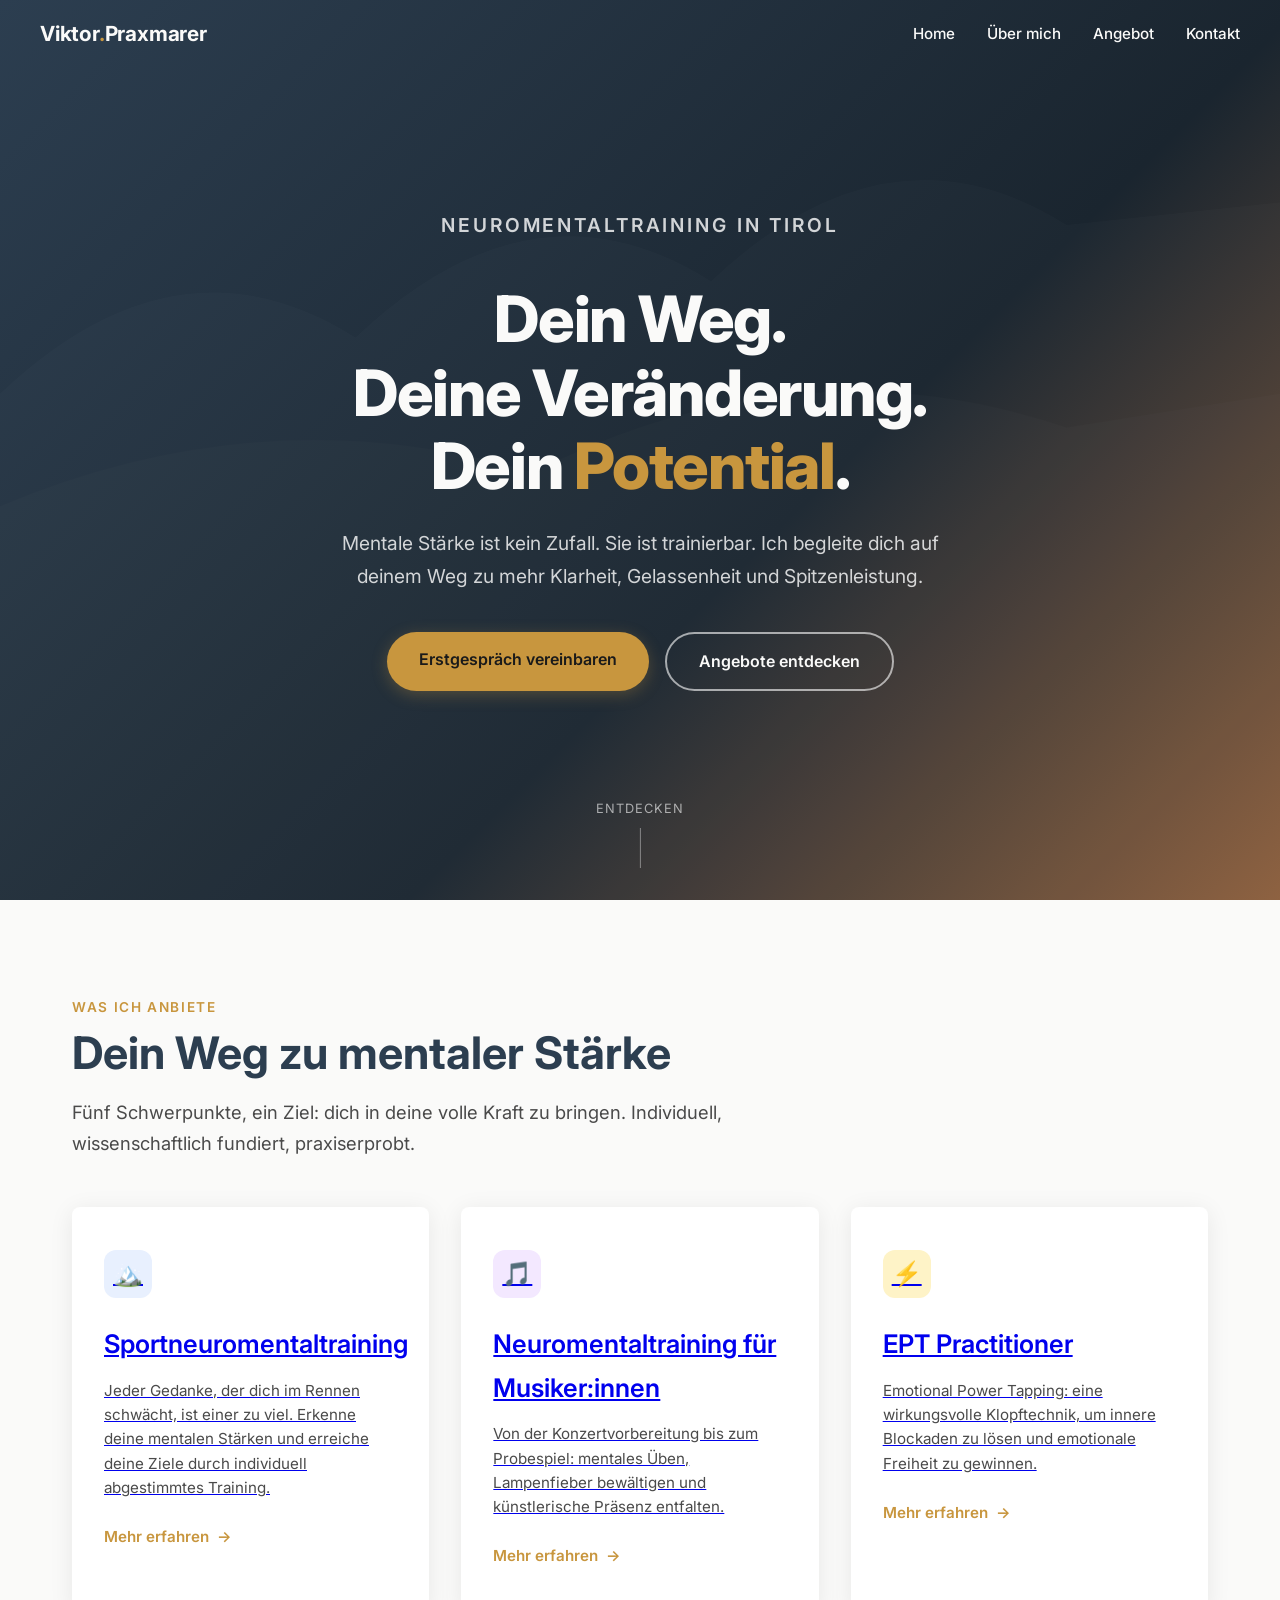
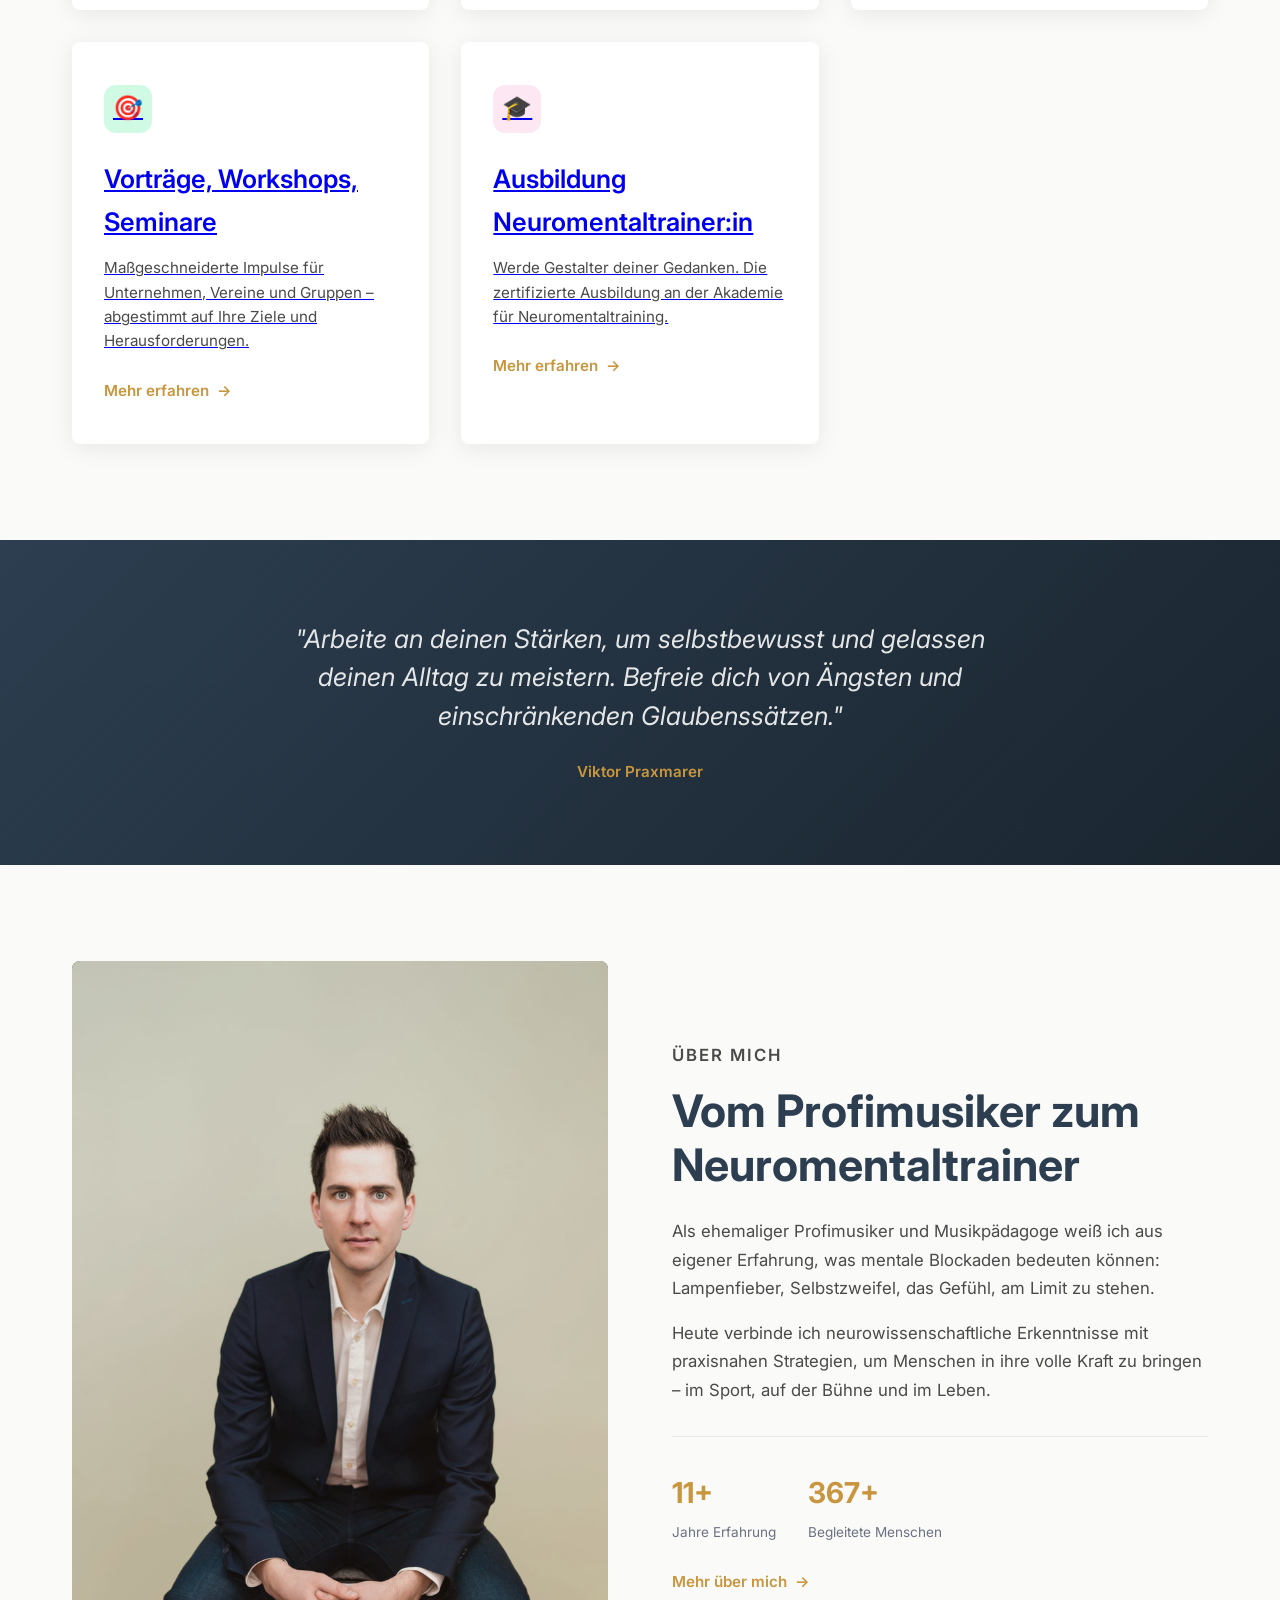
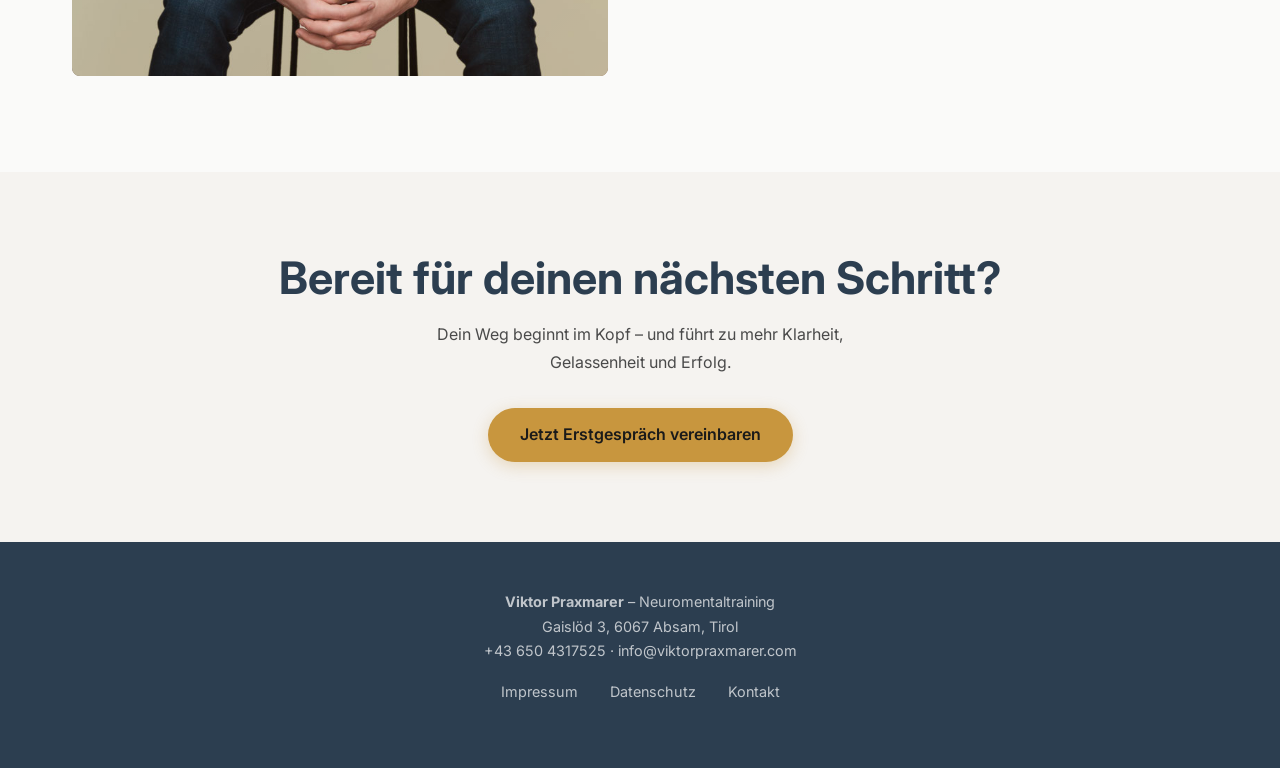
==== index.html @ 47786aa1 "Initial: Viktor Praxmarer Neuromentaltraining – Alpine Design" ====
<!DOCTYPE html>
<html lang="de">
<head>
  <meta charset="UTF-8">
  <meta name="viewport" content="width=device-width, initial-scale=1.0">
  <meta name="description" content="Viktor Praxmarer – Neuromentaltraining in Tirol. Mentale Stärke für Sportler, Musiker und Führungskräfte.">
  <title>Viktor Praxmarer | Neuromentaltraining</title>
  <link rel="preconnect" href="https://fonts.googleapis.com">
  <link rel="preconnect" href="https://fonts.gstatic.com" crossorigin>
  <link href="https://fonts.googleapis.com/css2?family=Inter:wght@400;500;600;700;800&display=swap" rel="stylesheet">
  <link rel="stylesheet" href="assets/css/style.css">
</head>
<body>

<!-- Navigation -->
<nav class="nav">
  <div class="nav-inner">
    <a href="index.html" class="nav-logo">Viktor<span>.</span>Praxmarer</a>
    <ul class="nav-links">
      <li><a href="index.html">Home</a></li>
      <li><a href="ueber-mich.html">Über mich</a></li>
      <li><a href="angebot.html">Angebot</a></li>
      <li><a href="kontakt.html">Kontakt</a></li>
    </ul>
    <button class="mobile-toggle" aria-label="Menü">
      <span></span><span></span><span></span>
    </button>
  </div>
</nav>

<!-- Hero -->
<section class="hero">
  <div class="hero-bg"></div>

  <!-- Parallax mountain layers -->
  <div class="parallax-layer parallax-bg">
    <svg viewBox="0 0 1440 800" preserveAspectRatio="none" style="position:absolute;bottom:0;width:100%;height:100%">
      <path d="M0,800 L0,350 Q200,200 400,300 Q600,150 800,250 Q1000,100 1200,200 L1440,180 L1440,800 Z" fill="rgba(255,255,255,0.06)"/>
      <path d="M0,800 L0,450 Q300,350 600,420 Q900,300 1200,380 L1440,350 L1440,800 Z" fill="rgba(255,255,255,0.04)"/>
    </svg>
  </div>
  <div class="parallax-layer parallax-mid">
    <svg viewBox="0 0 1440 800" preserveAspectRatio="none" style="position:absolute;bottom:0;width:100%;height:100%">
      <path d="M0,800 L0,500 Q250,400 500,480 Q750,350 1000,450 Q1200,380 1440,420 L1440,800 Z" fill="rgba(255,255,255,0.05)"/>
    </svg>
  </div>
  <div class="parallax-layer parallax-front">
    <svg viewBox="0 0 1440 800" preserveAspectRatio="none" style="position:absolute;bottom:0;width:100%;height:100%">
      <path d="M0,800 L0,580 Q200,520 500,560 Q800,480 1100,530 Q1300,500 1440,520 L1440,800 Z" fill="rgba(255,255,255,0.03)"/>
    </svg>
  </div>

  <div class="hero-content">
    <p class="hero-pre">Neuromentaltraining in Tirol</p>
    <h1>
      <span class="line">Dein Weg.</span>
      <span class="line">Deine Veränderung.</span>
      <span class="line">Dein <span class="accent">Potential</span>.</span>
    </h1>
    <p>Mentale Stärke ist kein Zufall. Sie ist trainierbar. Ich begleite dich auf deinem Weg zu mehr Klarheit, Gelassenheit und Spitzenleistung.</p>
    <div class="hero-cta">
      <a href="kontakt.html" class="btn btn-primary">Erstgespräch vereinbaren</a>
      <a href="angebot.html" class="btn btn-outline">Angebote entdecken</a>
    </div>
  </div>

  <div class="scroll-indicator">
    <span>ENTDECKEN</span>
    <div class="scroll-line"></div>
  </div>
</section>

<!-- Angebote Preview -->
<section class="section" id="angebote">
  <p class="section-label reveal">Was ich anbiete</p>
  <h2 class="reveal">Dein Weg zu mentaler Stärke</h2>
  <p class="section-intro reveal">Fünf Schwerpunkte, ein Ziel: dich in deine volle Kraft zu bringen. Individuell, wissenschaftlich fundiert, praxiserprobt.</p>

  <div class="offer-grid">
    <a href="angebot.html#sport" class="offer-card reveal">
      <div class="offer-icon sport">🏔️</div>
      <h3>Sportneuromentaltraining</h3>
      <p>Jeder Gedanke, der dich im Rennen schwächt, ist einer zu viel. Erkenne deine mentalen Stärken und erreiche deine Ziele durch individuell abgestimmtes Training.</p>
      <span class="offer-link">Mehr erfahren</span>
    </a>

    <a href="angebot.html#musik" class="offer-card reveal reveal-delay-1">
      <div class="offer-icon music">🎵</div>
      <h3>Neuromentaltraining für Musiker:innen</h3>
      <p>Von der Konzertvorbereitung bis zum Probespiel: mentales Üben, Lampenfieber bewältigen und künstlerische Präsenz entfalten.</p>
      <span class="offer-link">Mehr erfahren</span>
    </a>

    <a href="angebot.html#ept" class="offer-card reveal reveal-delay-2">
      <div class="offer-icon ept">⚡</div>
      <h3>EPT Practitioner</h3>
      <p>Emotional Power Tapping: eine wirkungsvolle Klopftechnik, um innere Blockaden zu lösen und emotionale Freiheit zu gewinnen.</p>
      <span class="offer-link">Mehr erfahren</span>
    </a>

    <a href="angebot.html#workshops" class="offer-card reveal reveal-delay-1">
      <div class="offer-icon workshop">🎯</div>
      <h3>Vorträge, Workshops, Seminare</h3>
      <p>Maßgeschneiderte Impulse für Unternehmen, Vereine und Gruppen – abgestimmt auf Ihre Ziele und Herausforderungen.</p>
      <span class="offer-link">Mehr erfahren</span>
    </a>

    <a href="angebot.html#ausbildung" class="offer-card reveal reveal-delay-2">
      <div class="offer-icon academy">🎓</div>
      <h3>Ausbildung Neuromentaltrainer:in</h3>
      <p>Werde Gestalter deiner Gedanken. Die zertifizierte Ausbildung an der Akademie für Neuromentaltraining.</p>
      <span class="offer-link">Mehr erfahren</span>
    </a>
  </div>
</section>

<!-- Quote -->
<section class="quote-section reveal">
  <blockquote>
    "Arbeite an deinen Stärken, um selbstbewusst und gelassen deinen Alltag zu meistern. Befreie dich von Ängsten und einschränkenden Glaubenssätzen."
  </blockquote>
  <cite>Viktor Praxmarer</cite>
</section>

<!-- About Preview -->
<section class="section" id="ueber-mich">
  <div class="about-grid">
    <div class="about-image reveal">
      <img src="assets/images/hero.jpg" alt="Viktor Praxmarer Neuromentaltrainer" loading="lazy">
    </div>
    <div class="about-text reveal">
      <p class="section-label">Über mich</p>
      <h2>Vom Profimusiker zum Neuromentaltrainer</h2>
      <p>Als ehemaliger Profimusiker und Musikpädagoge weiß ich aus eigener Erfahrung, was mentale Blockaden bedeuten können: Lampenfieber, Selbstzweifel, das Gefühl, am Limit zu stehen.</p>
      <p>Heute verbinde ich neurowissenschaftliche Erkenntnisse mit praxisnahen Strategien, um Menschen in ihre volle Kraft zu bringen – im Sport, auf der Bühne und im Leben.</p>
      <div class="about-stats">
        <div class="about-stat">
          <h4 data-target="15">15+</h4>
          <span>Jahre Erfahrung</span>
        </div>
        <div class="about-stat">
          <h4 data-target="500">500+</h4>
          <span>Begleitete Menschen</span>
        </div>
      </div>
      <a href="ueber-mich.html" class="offer-link" style="margin-top:1.5rem;">Mehr über mich</a>
    </div>
  </div>
</section>

<!-- CTA Banner -->
<section class="cta-banner reveal">
  <h2>Bereit für deinen nächsten Schritt?</h2>
  <p>Dein Weg beginnt im Kopf – und führt zu mehr Klarheit, Gelassenheit und Erfolg.</p>
  <a href="kontakt.html" class="btn btn-primary">Jetzt Erstgespräch vereinbaren</a>
</section>

<!-- Footer -->
<footer class="footer">
  <div class="footer-inner">
    <p><strong>Viktor Praxmarer</strong> – Neuromentaltraining</p>
    <p>Gaislöd 3, 6067 Absam, Tirol</p>
    <p>+43 650 4317525 · info@viktorpraxmarer.com</p>
    <div class="footer-links">
      <a href="impressum.html">Impressum</a>
      <a href="datenschutz.html">Datenschutz</a>
      <a href="kontakt.html">Kontakt</a>
    </div>
  </div>
</footer>

<script src="assets/js/main.js"></script>
</body>
</html>
---- assets/css/style.css ----
/* === Viktor Praxmarer - Neuromentaltraining === */
/* Alpine, kraftvoll, ruhig */

:root {
  --berg-blau: #2c3e50;
  --berg-blau-hell: #3d566e;
  --stein-grau: #6b7280;
  --stein-hell: #f5f3f0;
  --gipfel-gold: #c8963e;
  --gipfel-gold-hell: #e8c97a;
  --schnee-weiss: #fafaf9;
  --text-dunkel: #1a1a1a;
  --text-mittel: #4a4a4a;
  --akzent: #8b5e3c;
  --shadow: 0 4px 24px rgba(0,0,0,0.08);
  --shadow-strong: 0 8px 40px rgba(0,0,0,0.12);
  --radius: 8px;
  --transition: 0.3s cubic-bezier(0.4, 0, 0.2, 1);
}

* { margin: 0; padding: 0; box-sizing: border-box; }

html { scroll-behavior: smooth; font-size: 16px; }

body {
  font-family: 'Inter', -apple-system, BlinkMacSystemFont, 'Segoe UI', sans-serif;
  color: var(--text-dunkel);
  background: var(--schnee-weiss);
  line-height: 1.7;
  overflow-x: hidden;
}

/* === TYPOGRAPHY === */
h1 { font-size: clamp(2.5rem, 5vw, 4rem); font-weight: 800; line-height: 1.15; letter-spacing: -0.02em; }
h2 { font-size: clamp(2rem, 3.5vw, 2.8rem); font-weight: 700; line-height: 1.2; }
h3 { font-size: clamp(1.3rem, 2vw, 1.6rem); font-weight: 600; }
.accent { color: var(--gipfel-gold); }

/* === NAVIGATION === */
.nav {
  position: fixed; top: 0; left: 0; right: 0; z-index: 1000;
  padding: 1rem 2rem;
  transition: background 0.4s, padding 0.4s, box-shadow 0.4s;
}
.nav.scrolled {
  background: rgba(255,255,255,0.95);
  backdrop-filter: blur(12px);
  box-shadow: var(--shadow);
  padding: 0.6rem 2rem;
}
.nav-inner {
  max-width: 1200px; margin: 0 auto;
  display: flex; justify-content: space-between; align-items: center;
}
.nav-logo {
  font-size: 1.3rem; font-weight: 700; color: var(--schnee-weiss);
  text-decoration: none; letter-spacing: -0.01em;
  transition: color 0.4s;
}
.nav.scrolled .nav-logo { color: var(--berg-blau); }
.nav-logo span { color: var(--gipfel-gold); }
.nav-links { display: flex; gap: 2rem; list-style: none; }
.nav-links a {
  color: var(--schnee-weiss); text-decoration: none; font-weight: 500;
  font-size: 0.95rem; transition: color 0.3s; position: relative;
}
.nav.scrolled .nav-links a { color: var(--text-dunkel); }
.nav-links a::after {
  content: ''; position: absolute; bottom: -4px; left: 0; width: 0; height: 2px;
  background: var(--gipfel-gold); transition: width 0.3s;
}
.nav-links a:hover::after { width: 100%; }
.nav-links a:hover { color: var(--gipfel-gold); }

.mobile-toggle { display: none; background: none; border: none; cursor: pointer; padding: 4px; }
.mobile-toggle span {
  display: block; width: 24px; height: 2px; margin: 5px 0;
  background: var(--schnee-weiss); transition: 0.3s;
}
.nav.scrolled .mobile-toggle span { background: var(--berg-blau); }

/* === HERO === */
.hero {
  position: relative; height: 100vh; min-height: 600px;
  display: flex; align-items: center; justify-content: center;
  overflow: hidden;
}
.hero-bg {
  position: absolute; inset: 0;
  background: linear-gradient(135deg, var(--berg-blau) 0%, #1a252f 60%, var(--akzent) 100%);
  z-index: 0;
}
.hero-mountains {
  position: absolute; bottom: 0; left: 0; right: 0; height: 70%;
  z-index: 1; opacity: 0.15;
}
.hero-mountains svg { width: 100%; height: 100%; }

/* Parallax layers */
.parallax-layer {
  position: absolute; inset: 0; pointer-events: none;
  transition: transform 0.1s linear;
}
.parallax-bg { z-index: 0; opacity: 0.3; }
.parallax-mid { z-index: 2; opacity: 0.08; }
.parallax-front { z-index: 3; opacity: 0.05; }

.hero-content {
  position: relative; z-index: 10; text-align: center; max-width: 800px;
  padding: 2rem; color: var(--schnee-weiss);
}
.hero-pre { font-size: 1rem; text-transform: uppercase; letter-spacing: 0.15em; margin-bottom: 1rem; color: var(--gipfel-gold); font-weight: 600; }
.hero h1 { margin-bottom: 1.5rem; }
.hero h1 .line { display: block; }
.hero p { font-size: 1.2rem; color: rgba(255,255,255,0.8); max-width: 600px; margin: 0 auto 2.5rem; }
.hero-cta {
  display: inline-flex; gap: 1rem; flex-wrap: wrap; justify-content: center;
}
.btn {
  display: inline-block; padding: 0.85rem 2rem; border-radius: 50px;
  font-weight: 600; font-size: 1rem; text-decoration: none;
  transition: all var(--transition); cursor: pointer; border: none;
}
.btn-primary {
  background: var(--gipfel-gold); color: var(--text-dunkel);
  box-shadow: 0 4px 16px rgba(200,150,62,0.3);
}
.btn-primary:hover { background: var(--gipfel-gold-hell); transform: translateY(-2px); box-shadow: 0 8px 24px rgba(200,150,62,0.4); }
.btn-outline {
  border: 2px solid rgba(255,255,255,0.6); color: var(--schnee-weiss);
}
.btn-outline:hover { border-color: var(--schnee-weiss); background: rgba(255,255,255,0.1); transform: translateY(-2px); }

/* Scroll Indicator */
.scroll-indicator {
  position: absolute; bottom: 2rem; left: 50%; transform: translateX(-50%);
  z-index: 10; display: flex; flex-direction: column; align-items: center;
  color: rgba(255,255,255,0.6); font-size: 0.8rem; letter-spacing: 0.08em;
}
.scroll-line {
  width: 1px; height: 40px; background: rgba(255,255,255,0.4);
  margin-top: 0.5rem; animation: scrollPulse 2s infinite;
}
@keyframes scrollPulse {
  0%, 100% { opacity: 0.4; transform: scaleY(1); }
  50% { opacity: 1; transform: scaleY(1.3); }
}

/* === SECTIONS === */
.section {
  padding: 6rem 2rem;
  max-width: 1200px; margin: 0 auto;
}
.section-label {
  text-transform: uppercase; letter-spacing: 0.12em; font-size: 0.85rem;
  color: var(--gipfel-gold); font-weight: 600; margin-bottom: 0.5rem;
}
.section h2 { margin-bottom: 1rem; color: var(--berg-blau); }
.section-intro { font-size: 1.15rem; color: var(--text-mittel); max-width: 650px; margin-bottom: 3rem; }

/* === OFFER CARDS === */
.offer-grid {
  display: grid; grid-template-columns: repeat(auto-fit, minmax(320px, 1fr));
  gap: 2rem; margin-top: 3rem;
}
.offer-card {
  background: white; border-radius: var(--radius); padding: 2.5rem 2rem;
  box-shadow: var(--shadow); transition: all var(--transition);
  border-top: 3px solid transparent; position: relative; overflow: hidden;
  cursor: pointer;
}
.offer-card:hover {
  transform: translateY(-6px); box-shadow: var(--shadow-strong);
  border-top-color: var(--gipfel-gold);
}
.offer-icon {
  width: 48px; height: 48px; border-radius: 12px;
  display: flex; align-items: center; justify-content: center;
  margin-bottom: 1.5rem;
  font-size: 1.5rem;
}
.offer-icon.sport { background: #e8f0fe; color: var(--berg-blau); }
.offer-icon.music { background: #f3e8ff; color: #6b21a8; }
.offer-icon.ept { background: #fef3c7; color: var(--gipfel-gold); }
.offer-icon.workshop { background: #d1fae5; color: #065f46; }
.offer-icon.academy { background: #fce7f3; color: #9d174d; }

.offer-card h3 { margin-bottom: 0.8rem; }
.offer-card p { color: var(--text-mittel); font-size: 0.95rem; line-height: 1.6; }
.offer-link {
  display: inline-flex; align-items: center; gap: 0.5rem;
  margin-top: 1.5rem; font-weight: 600; color: var(--gipfel-gold);
  text-decoration: none; font-size: 0.95rem; transition: gap 0.3s;
}
.offer-link:hover { gap: 0.8rem; }
.offer-link::after { content: '→'; transition: transform 0.3s; }
.offer-link:hover::after { transform: translateX(4px); }

/* === ABOUT SECTION === */
.about-grid {
  display: grid; grid-template-columns: 1fr 1fr; gap: 4rem; align-items: center;
}
.about-image {
  position: relative; border-radius: var(--radius); overflow: hidden;
  aspect-ratio: 3/4; background: linear-gradient(135deg, var(--berg-blau), var(--akzent));
}
.about-image img { width: 100%; height: 100%; object-fit: cover; opacity: 0.85; }
.about-text h2 { margin-bottom: 1.5rem; }
.about-text p { color: var(--text-mittel); margin-bottom: 1rem; font-size: 1.05rem; }
.about-stats {
  display: flex; gap: 2rem; margin-top: 2rem;
  padding-top: 2rem; border-top: 1px solid #e5e7eb;
}
.about-stat h4 { font-size: 1.8rem; color: var(--gipfel-gold); font-weight: 700; }
.about-stat span { font-size: 0.85rem; color: var(--stein-grau); }

/* === TESTIMONIAL / QUOTE === */
.quote-section {
  background: linear-gradient(135deg, var(--berg-blau), #1a252f);
  padding: 5rem 2rem; text-align: center; color: var(--schnee-weiss);
}
.quote-section blockquote {
  max-width: 700px; margin: 0 auto;
  font-size: clamp(1.3rem, 2.5vw, 1.6rem); font-style: italic;
  line-height: 1.5; opacity: 0.9;
}
.quote-section cite {
  display: block; margin-top: 1.5rem; font-style: normal;
  font-size: 0.95rem; color: var(--gipfel-gold); font-weight: 600;
}

/* === CTA BANNER === */
.cta-banner {
  background: var(--stein-hell); padding: 5rem 2rem; text-align: center;
}
.cta-banner h2 { margin-bottom: 1rem; color: var(--berg-blau); }
.cta-banner p { color: var(--text-mittel); margin-bottom: 2rem; max-width: 500px; margin-left: auto; margin-right: auto; }

/* === PARALLAX AGENTUR WRAPPER === */
.parallax-wrapper {
  position: relative; overflow: hidden;
}

/* === PAGE SUB-HERO === */
.sub-hero {
  background: linear-gradient(135deg, var(--berg-blau), #1a252f);
  padding: 10rem 2rem 5rem; color: var(--schnee-weiss); text-align: center;
}
.sub-hero h1 { margin-bottom: 0.5rem; }
.sub-hero p { opacity: 0.75; font-size: 1.1rem; }

/* === CONTACT FORM === */
.contact-grid {
  display: grid; grid-template-columns: 1fr 1fr; gap: 3rem;
  max-width: 1000px; margin: 0 auto;
}
.contact-info h3 { margin-bottom: 1rem; color: var(--berg-blau); }
.contact-info p { color: var(--text-mittel); margin-bottom: 0.5rem; }
.contact-detail { display: flex; align-items: center; gap: 0.8rem; margin: 1rem 0; }
.contact-detail .icon { font-size: 1.2rem; }
.form-group { margin-bottom: 1.5rem; }
.form-group label { display: block; margin-bottom: 0.4rem; font-weight: 600; font-size: 0.9rem; color: var(--text-dunkel); }
.form-group input, .form-group textarea {
  width: 100%; padding: 0.85rem 1rem; border: 1px solid #d1d5db;
  border-radius: var(--radius); font-family: inherit; font-size: 1rem;
  transition: border-color 0.3s; background: white;
}
.form-group input:focus, .form-group textarea:focus {
  outline: none; border-color: var(--gipfel-gold); box-shadow: 0 0 0 3px rgba(200,150,62,0.15);
}
.form-group textarea { min-height: 140px; resize: vertical; }

/* === LEGAL PAGES === */
.legal-content { max-width: 800px; margin: 0 auto; }
.legal-content h2 { color: var(--berg-blau); margin: 2rem 0 1rem; }
.legal-content h3 { margin: 1.5rem 0 0.5rem; color: var(--text-dunkel); }
.legal-content p, .legal-content li { color: var(--text-mittel); margin-bottom: 0.5rem; }
.legal-content ul { padding-left: 1.5rem; margin-bottom: 1rem; }

/* === FOOTER === */
.footer {
  background: var(--berg-blau); color: rgba(255,255,255,0.7);
  padding: 3rem 2rem; text-align: center; font-size: 0.9rem;
}
.footer-inner { max-width: 1200px; margin: 0 auto; }
.footer-links { display: flex; gap: 2rem; justify-content: center; margin: 1rem 0; flex-wrap: wrap; }
.footer-links a { color: rgba(255,255,255,0.7); text-decoration: none; transition: color 0.3s; }
.footer-links a:hover { color: var(--gipfel-gold); }

/* === ANIMATIONS === */
.reveal {
  opacity: 0; transform: translateY(30px);
  transition: opacity 0.8s cubic-bezier(0.4, 0, 0.2, 1),
              transform 0.8s cubic-bezier(0.4, 0, 0.2, 1);
}
.reveal.visible { opacity: 1; transform: translateY(0); }
.reveal-delay-1 { transition-delay: 0.1s; }
.reveal-delay-2 { transition-delay: 0.2s; }
.reveal-delay-3 { transition-delay: 0.3s; }

/* Parallax-in-card */
.parallax-card { transition: transform 0.1s linear; }

/* === RESPONSIVE === */
@media (max-width: 768px) {
  .nav-links { display: none; }
  .nav-links.active {
    display: flex; flex-direction: column; position: absolute;
    top: 100%; left: 0; right: 0; background: rgba(255,255,255,0.98);
    backdrop-filter: blur(12px); padding: 1.5rem 2rem; gap: 1rem;
    box-shadow: var(--shadow);
  }
  .nav.scrolled .nav-links a, .nav-links a { color: var(--text-dunkel); }
  .mobile-toggle { display: block; }
  .about-grid { grid-template-columns: 1fr; gap: 2rem; }
  .contact-grid { grid-template-columns: 1fr; }
  .offer-grid { grid-template-columns: 1fr; }
  .hero h1 { font-size: 2.2rem; }
  .section { padding: 4rem 1.5rem; }
}

@media (max-width: 480px) {
  .hero-cta { flex-direction: column; align-items: center; }
  .btn { width: 100%; text-align: center; }
  .hero-content { padding: 1rem; }
}
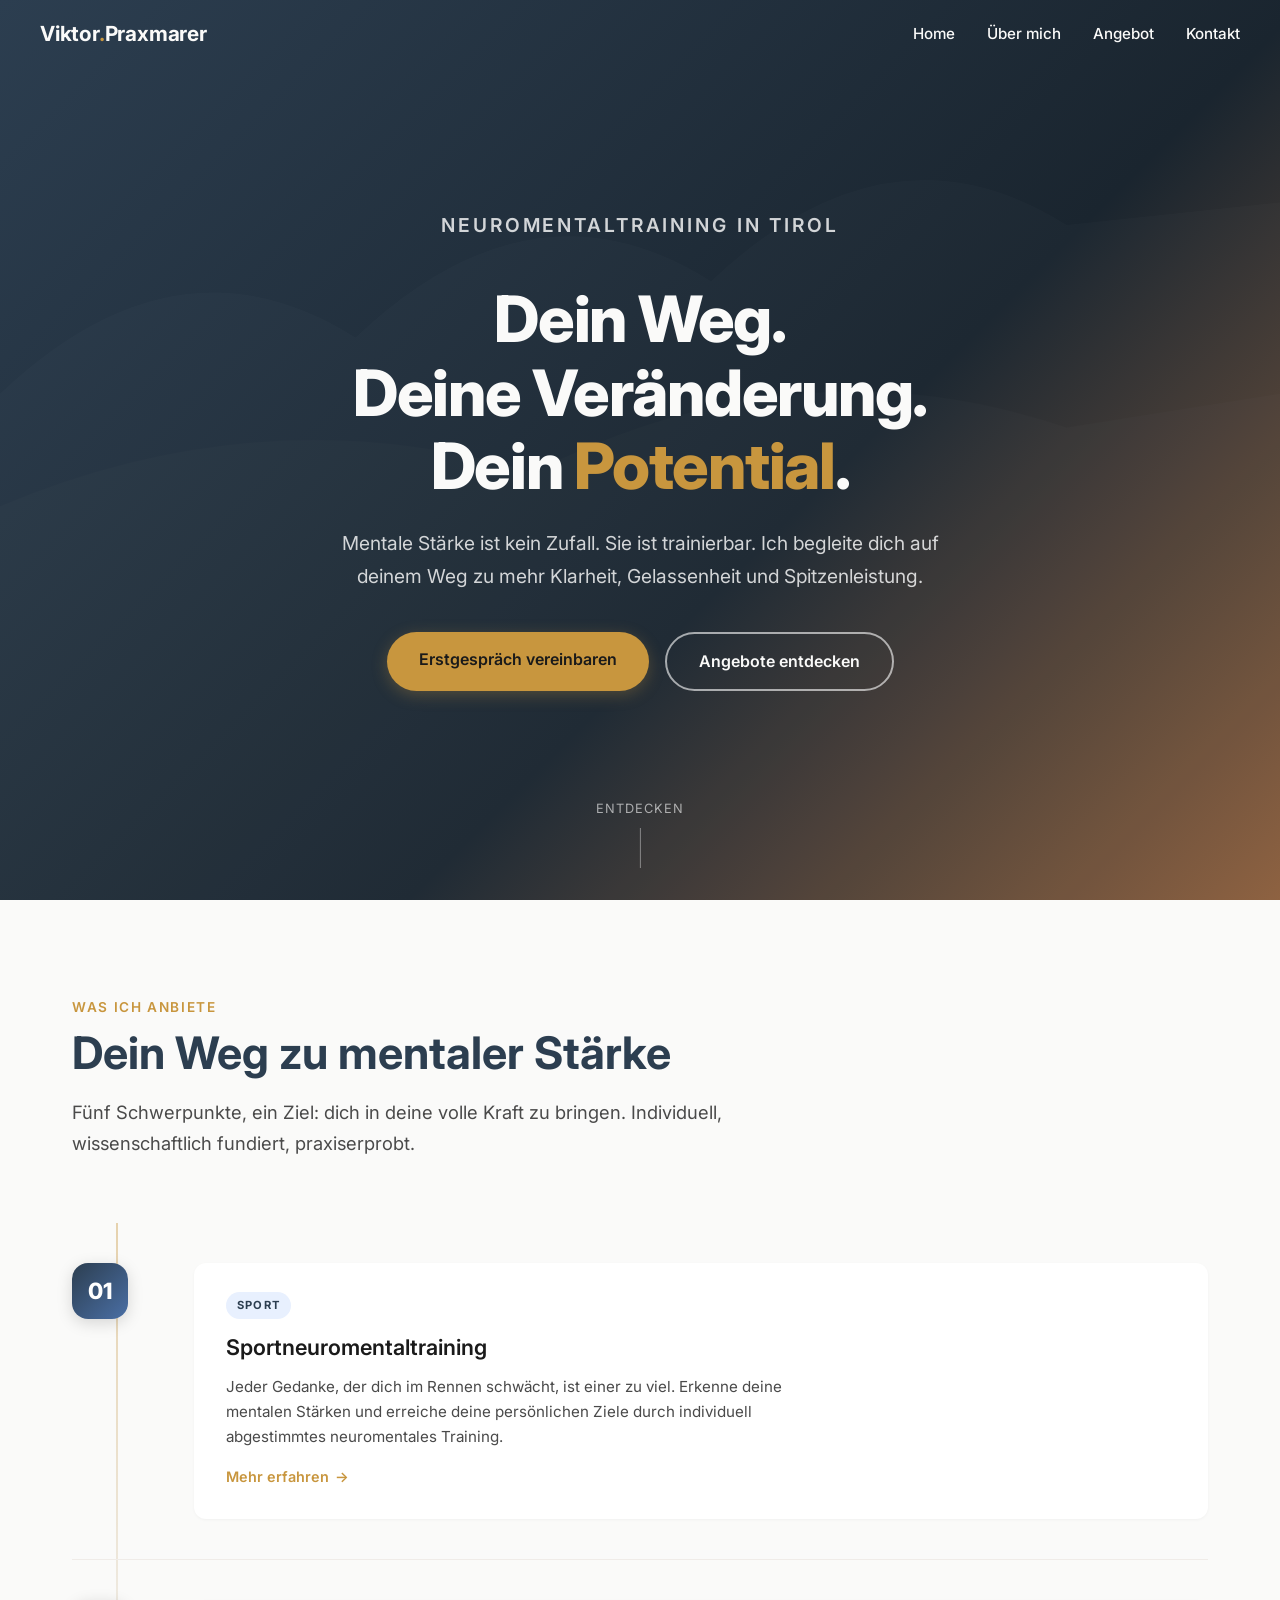
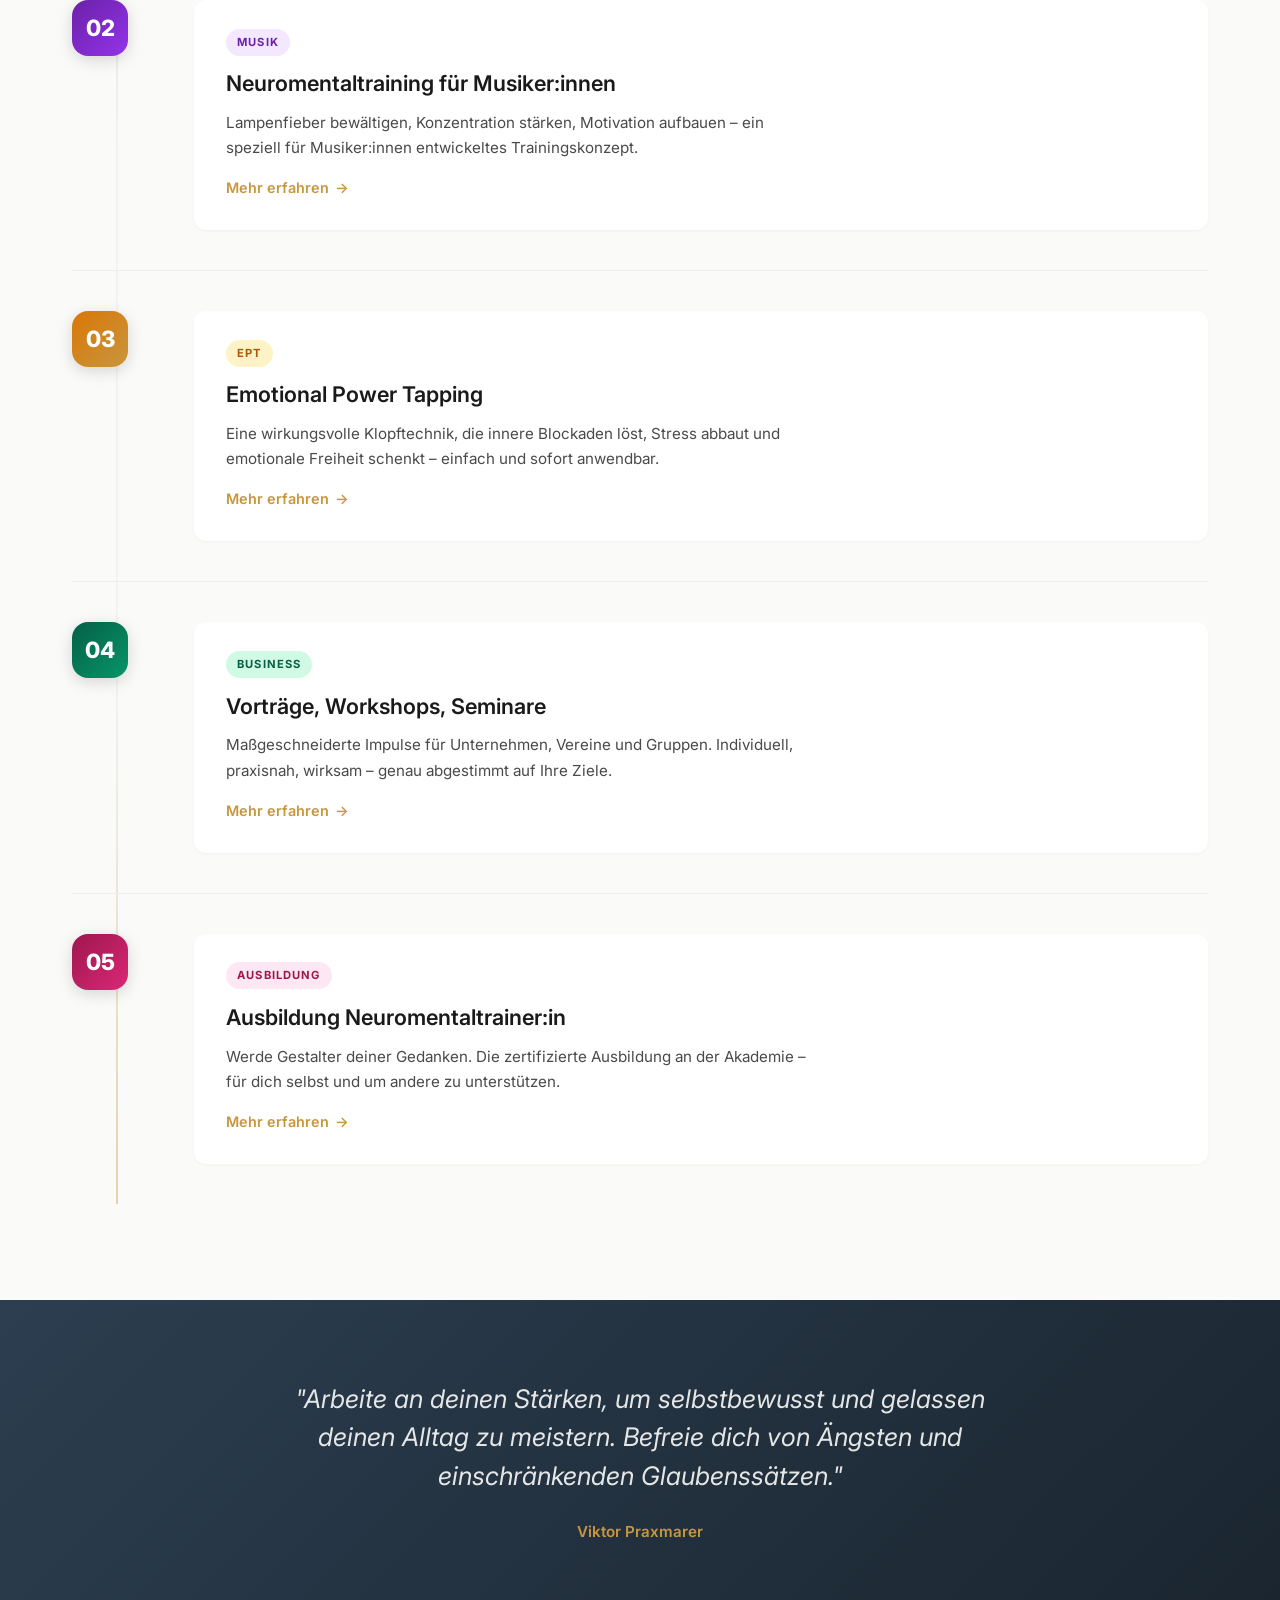
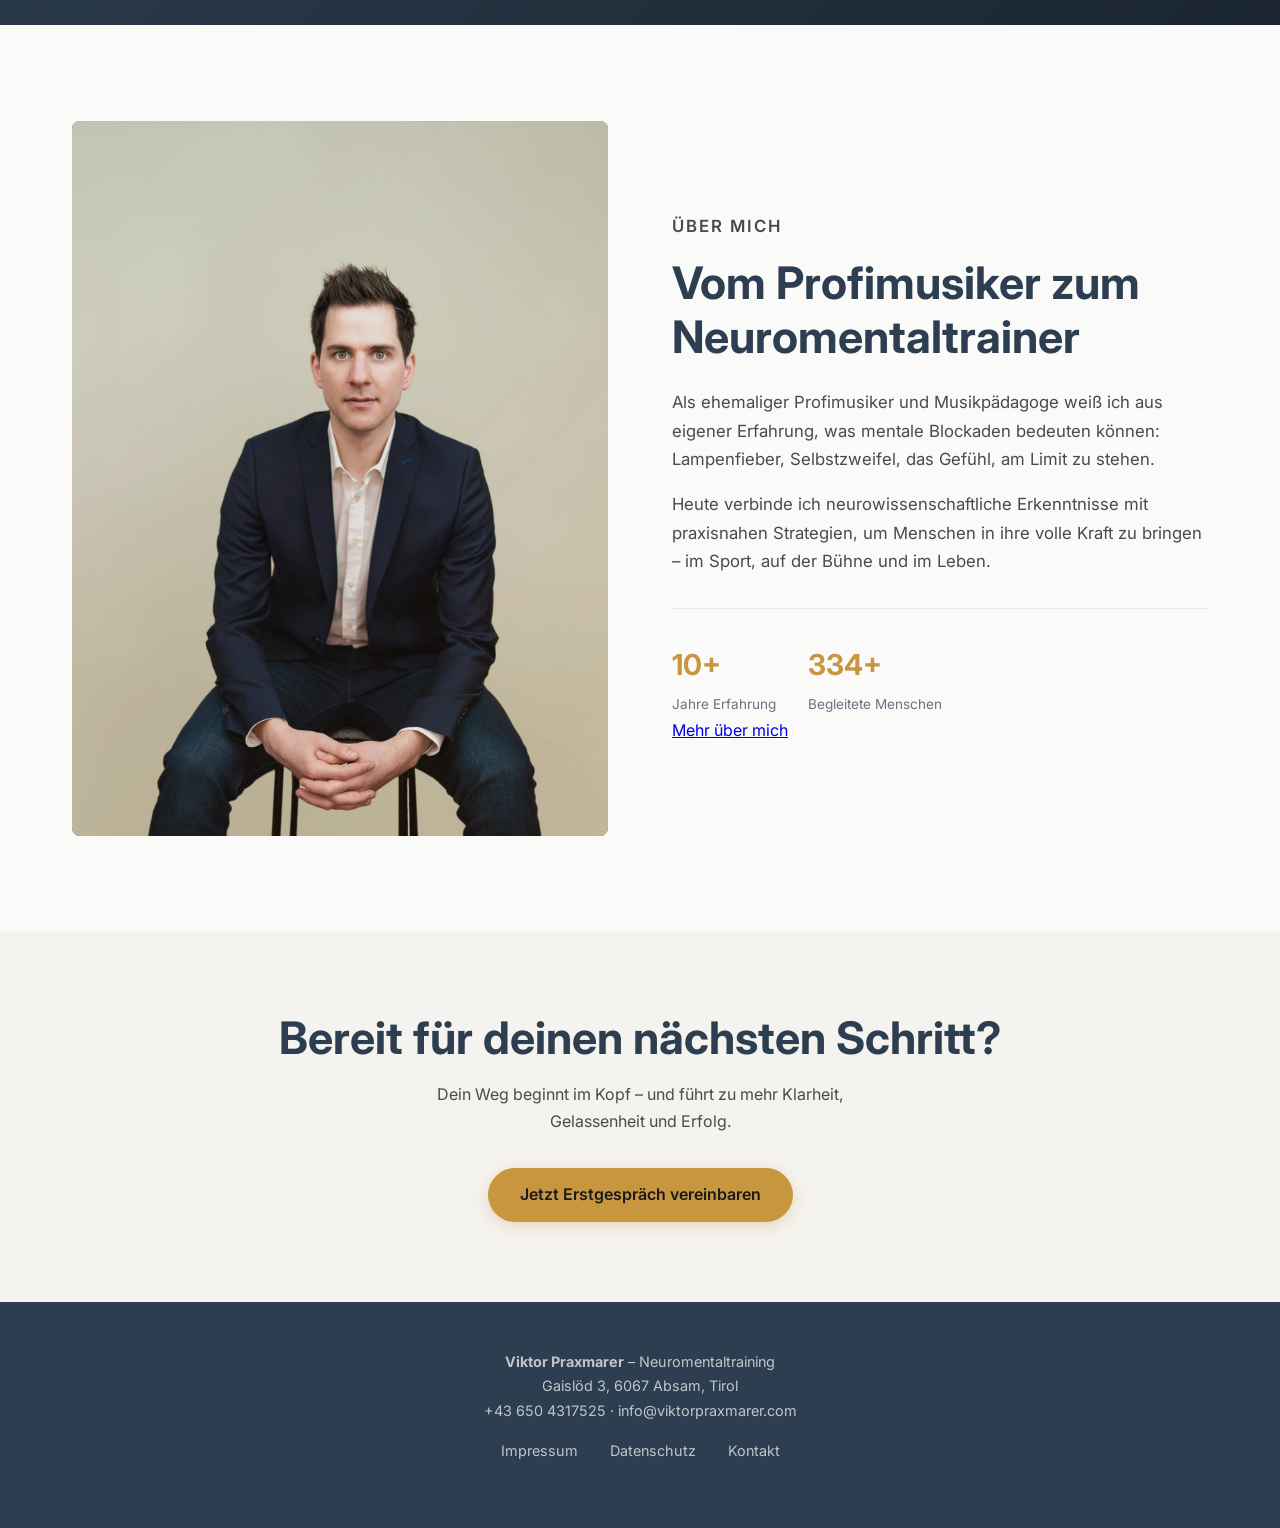
==== commit 9ee519d1: "Redesign Angebot-Section: Timeline-Layout mit nummerierten Cards, Tags und Gradient-Akzenten" ====
--- a/index.html
+++ b/index.html
@@ -78,38 +78,63 @@
 
   <div class="offer-grid">
     <a href="angebot.html#sport" class="offer-card reveal">
-      <div class="offer-icon sport">🏔️</div>
-      <h3>Sportneuromentaltraining</h3>
-      <p>Jeder Gedanke, der dich im Rennen schwächt, ist einer zu viel. Erkenne deine mentalen Stärken und erreiche deine Ziele durch individuell abgestimmtes Training.</p>
-      <span class="offer-link">Mehr erfahren</span>
+      <div class="offer-num n1">01</div>
+      <div class="offer-body n1">
+        <div class="offer-header">
+          <span class="offer-tag sport">Sport</span>
+        </div>
+        <h3>Sportneuromentaltraining</h3>
+        <p>Jeder Gedanke, der dich im Rennen schwächt, ist einer zu viel. Erkenne deine mentalen Stärken und erreiche deine persönlichen Ziele durch individuell abgestimmtes neuromentales Training.</p>
+        <span class="offer-link">Mehr erfahren</span>
+      </div>
     </a>
 
     <a href="angebot.html#musik" class="offer-card reveal reveal-delay-1">
-      <div class="offer-icon music">🎵</div>
-      <h3>Neuromentaltraining für Musiker:innen</h3>
-      <p>Von der Konzertvorbereitung bis zum Probespiel: mentales Üben, Lampenfieber bewältigen und künstlerische Präsenz entfalten.</p>
-      <span class="offer-link">Mehr erfahren</span>
+      <div class="offer-num n2">02</div>
+      <div class="offer-body n2">
+        <div class="offer-header">
+          <span class="offer-tag music">Musik</span>
+        </div>
+        <h3>Neuromentaltraining für Musiker:innen</h3>
+        <p>Lampenfieber bewältigen, Konzentration stärken, Motivation aufbauen – ein speziell für Musiker:innen entwickeltes Trainingskonzept.</p>
+        <span class="offer-link">Mehr erfahren</span>
+      </div>
     </a>
 
     <a href="angebot.html#ept" class="offer-card reveal reveal-delay-2">
-      <div class="offer-icon ept">⚡</div>
-      <h3>EPT Practitioner</h3>
-      <p>Emotional Power Tapping: eine wirkungsvolle Klopftechnik, um innere Blockaden zu lösen und emotionale Freiheit zu gewinnen.</p>
-      <span class="offer-link">Mehr erfahren</span>
+      <div class="offer-num n3">03</div>
+      <div class="offer-body n3">
+        <div class="offer-header">
+          <span class="offer-tag ept">EPT</span>
+        </div>
+        <h3>Emotional Power Tapping</h3>
+        <p>Eine wirkungsvolle Klopftechnik, die innere Blockaden löst, Stress abbaut und emotionale Freiheit schenkt – einfach und sofort anwendbar.</p>
+        <span class="offer-link">Mehr erfahren</span>
+      </div>
     </a>
 
     <a href="angebot.html#workshops" class="offer-card reveal reveal-delay-1">
-      <div class="offer-icon workshop">🎯</div>
-      <h3>Vorträge, Workshops, Seminare</h3>
-      <p>Maßgeschneiderte Impulse für Unternehmen, Vereine und Gruppen – abgestimmt auf Ihre Ziele und Herausforderungen.</p>
-      <span class="offer-link">Mehr erfahren</span>
+      <div class="offer-num n4">04</div>
+      <div class="offer-body n4">
+        <div class="offer-header">
+          <span class="offer-tag workshop">Business</span>
+        </div>
+        <h3>Vorträge, Workshops, Seminare</h3>
+        <p>Maßgeschneiderte Impulse für Unternehmen, Vereine und Gruppen. Individuell, praxisnah, wirksam – genau abgestimmt auf Ihre Ziele.</p>
+        <span class="offer-link">Mehr erfahren</span>
+      </div>
     </a>
 
     <a href="angebot.html#ausbildung" class="offer-card reveal reveal-delay-2">
-      <div class="offer-icon academy">🎓</div>
-      <h3>Ausbildung Neuromentaltrainer:in</h3>
-      <p>Werde Gestalter deiner Gedanken. Die zertifizierte Ausbildung an der Akademie für Neuromentaltraining.</p>
-      <span class="offer-link">Mehr erfahren</span>
+      <div class="offer-num n5">05</div>
+      <div class="offer-body n5">
+        <div class="offer-header">
+          <span class="offer-tag academy">Ausbildung</span>
+        </div>
+        <h3>Ausbildung Neuromentaltrainer:in</h3>
+        <p>Werde Gestalter deiner Gedanken. Die zertifizierte Ausbildung an der Akademie – für dich selbst und um andere zu unterstützen.</p>
+        <span class="offer-link">Mehr erfahren</span>
+      </div>
     </a>
   </div>
 </section>
--- a/assets/css/style.css
+++ b/assets/css/style.css
@@ -158,43 +158,112 @@
 .section h2 { margin-bottom: 1rem; color: var(--berg-blau); }
 .section-intro { font-size: 1.15rem; color: var(--text-mittel); max-width: 650px; margin-bottom: 3rem; }
 
-/* === OFFER CARDS === */
+/* === OFFER CARDS V2 === */
 .offer-grid {
-  display: grid; grid-template-columns: repeat(auto-fit, minmax(320px, 1fr));
-  gap: 2rem; margin-top: 3rem;
+  display: flex; flex-direction: column; gap: 0;
+  margin-top: 4rem; position: relative; padding-left: 0;
+}
+/* Vertical timeline line */
+.offer-grid::before {
+  content: ''; position: absolute; left: 44px; top: 0; bottom: 0;
+  width: 2px; background: linear-gradient(to bottom, var(--gipfel-gold), #e5e7eb, #e5e7eb, var(--gipfel-gold));
+  opacity: 0.4;
 }
 .offer-card {
-  background: white; border-radius: var(--radius); padding: 2.5rem 2rem;
-  box-shadow: var(--shadow); transition: all var(--transition);
-  border-top: 3px solid transparent; position: relative; overflow: hidden;
+  display: grid; grid-template-columns: 90px 1fr; gap: 2rem;
+  padding: 2.5rem 0; position: relative; text-decoration: none; color: inherit;
+  border-bottom: 1px solid #f0ece8; transition: all 0.4s cubic-bezier(0.4, 0, 0.2, 1);
   cursor: pointer;
 }
-.offer-card:hover {
-  transform: translateY(-6px); box-shadow: var(--shadow-strong);
-  border-top-color: var(--gipfel-gold);
-}
-.offer-icon {
-  width: 48px; height: 48px; border-radius: 12px;
+.offer-card:last-child { border-bottom: none; }
+.offer-card:hover { padding-left: 0.5rem; }
+
+/* Number badge */
+.offer-num {
+  width: 56px; height: 56px; border-radius: 16px;
   display: flex; align-items: center; justify-content: center;
-  margin-bottom: 1.5rem;
-  font-size: 1.5rem;
-}
-.offer-icon.sport { background: #e8f0fe; color: var(--berg-blau); }
-.offer-icon.music { background: #f3e8ff; color: #6b21a8; }
-.offer-icon.ept { background: #fef3c7; color: var(--gipfel-gold); }
-.offer-icon.workshop { background: #d1fae5; color: #065f46; }
-.offer-icon.academy { background: #fce7f3; color: #9d174d; }
-
-.offer-card h3 { margin-bottom: 0.8rem; }
-.offer-card p { color: var(--text-mittel); font-size: 0.95rem; line-height: 1.6; }
-.offer-link {
-  display: inline-flex; align-items: center; gap: 0.5rem;
-  margin-top: 1.5rem; font-weight: 600; color: var(--gipfel-gold);
-  text-decoration: none; font-size: 0.95rem; transition: gap 0.3s;
-}
-.offer-link:hover { gap: 0.8rem; }
-.offer-link::after { content: '→'; transition: transform 0.3s; }
-.offer-link:hover::after { transform: translateX(4px); }
+  font-size: 1.4rem; font-weight: 800; color: white;
+  position: relative; z-index: 2; flex-shrink: 0;
+  box-shadow: 0 4px 16px rgba(0,0,0,0.15);
+  transition: transform 0.4s cubic-bezier(0.4, 0, 0.2, 1), box-shadow 0.4s, border-radius 0.4s;
+}
+.offer-card:hover .offer-num {
+  transform: scale(1.1); border-radius: 20px;
+  box-shadow: 0 8px 24px rgba(0,0,0,0.2);
+}
+.offer-num.n1 { background: linear-gradient(135deg, var(--berg-blau), #4a6fa5); }
+.offer-num.n2 { background: linear-gradient(135deg, #6b21a8, #9333ea); }
+.offer-num.n3 { background: linear-gradient(135deg, #d97706, var(--gipfel-gold)); }
+.offer-num.n4 { background: linear-gradient(135deg, #065f46, #059669); }
+.offer-num.n5 { background: linear-gradient(135deg, #9d174d, #db2777); }
+
+/* Card body */
+.offer-body {
+  background: white; border-radius: 12px; padding: 1.8rem 2rem;
+  box-shadow: 0 1px 3px rgba(0,0,0,0.04);
+  transition: box-shadow 0.4s, transform 0.4s;
+  position: relative; overflow: hidden;
+}
+.offer-body::before {
+  content: ''; position: absolute; top: 0; left: 0; width: 4px; height: 100%;
+  border-radius: 4px 0 0 4px; opacity: 0;
+  transition: opacity 0.4s;
+}
+.offer-card:hover .offer-body {
+  box-shadow: 0 8px 32px rgba(0,0,0,0.08);
+  transform: translateX(4px);
+}
+.offer-card:hover .offer-body::before { opacity: 1; }
+
+.offer-body.n1::before { background: linear-gradient(to bottom, var(--berg-blau), #4a6fa5); }
+.offer-body.n2::before { background: linear-gradient(to bottom, #6b21a8, #9333ea); }
+.offer-body.n3::before { background: linear-gradient(to bottom, #d97706, var(--gipfel-gold)); }
+.offer-body.n4::before { background: linear-gradient(to bottom, #065f46, #059669); }
+.offer-body.n5::before { background: linear-gradient(to bottom, #9d174d, #db2777); }
+
+/* Card header row */
+.offer-header {
+  display: flex; align-items: center; gap: 0.8rem; margin-bottom: 0.6rem;
+}
+.offer-tag {
+  font-size: 0.7rem; text-transform: uppercase; letter-spacing: 0.1em;
+  font-weight: 700; padding: 0.25rem 0.7rem; border-radius: 50px;
+}
+.offer-tag.sport { background: #e8f0fe; color: var(--berg-blau); }
+.offer-tag.music { background: #f3e8ff; color: #6b21a8; }
+.offer-tag.ept { background: #fef3c7; color: #b45309; }
+.offer-tag.workshop { background: #d1fae5; color: #065f46; }
+.offer-tag.academy { background: #fce7f3; color: #9d174d; }
+
+.offer-body h3 {
+  font-size: 1.35rem; margin-bottom: 0.5rem; color: var(--text-dunkel);
+  transition: color 0.3s;
+}
+.offer-card:hover .offer-body h3 { color: var(--berg-blau); }
+
+.offer-body p {
+  color: var(--text-mittel); font-size: 0.95rem; line-height: 1.65;
+  max-width: 580px;
+}
+
+.offer-body .offer-link {
+  display: inline-flex; align-items: center; gap: 0.4rem;
+  margin-top: 1rem; font-weight: 600; color: var(--gipfel-gold);
+  text-decoration: none; font-size: 0.9rem; transition: gap 0.3s;
+}
+.offer-body .offer-link::after { content: '→'; transition: transform 0.3s; }
+.offer-card:hover .offer-body .offer-link { gap: 0.7rem; }
+.offer-card:hover .offer-body .offer-link::after { transform: translateX(4px); }
+
+/* Mobile */
+@media (max-width: 768px) {
+  .offer-grid::before { left: 28px; }
+  .offer-card { grid-template-columns: 56px 1fr; gap: 1rem; padding: 1.8rem 0; }
+  .offer-num { width: 40px; height: 40px; font-size: 1.1rem; border-radius: 12px; }
+  .offer-card:hover .offer-num { border-radius: 14px; }
+  .offer-body { padding: 1.2rem 1.2rem; }
+  .offer-body h3 { font-size: 1.15rem; }
+}
 
 /* === ABOUT SECTION === */
 .about-grid {
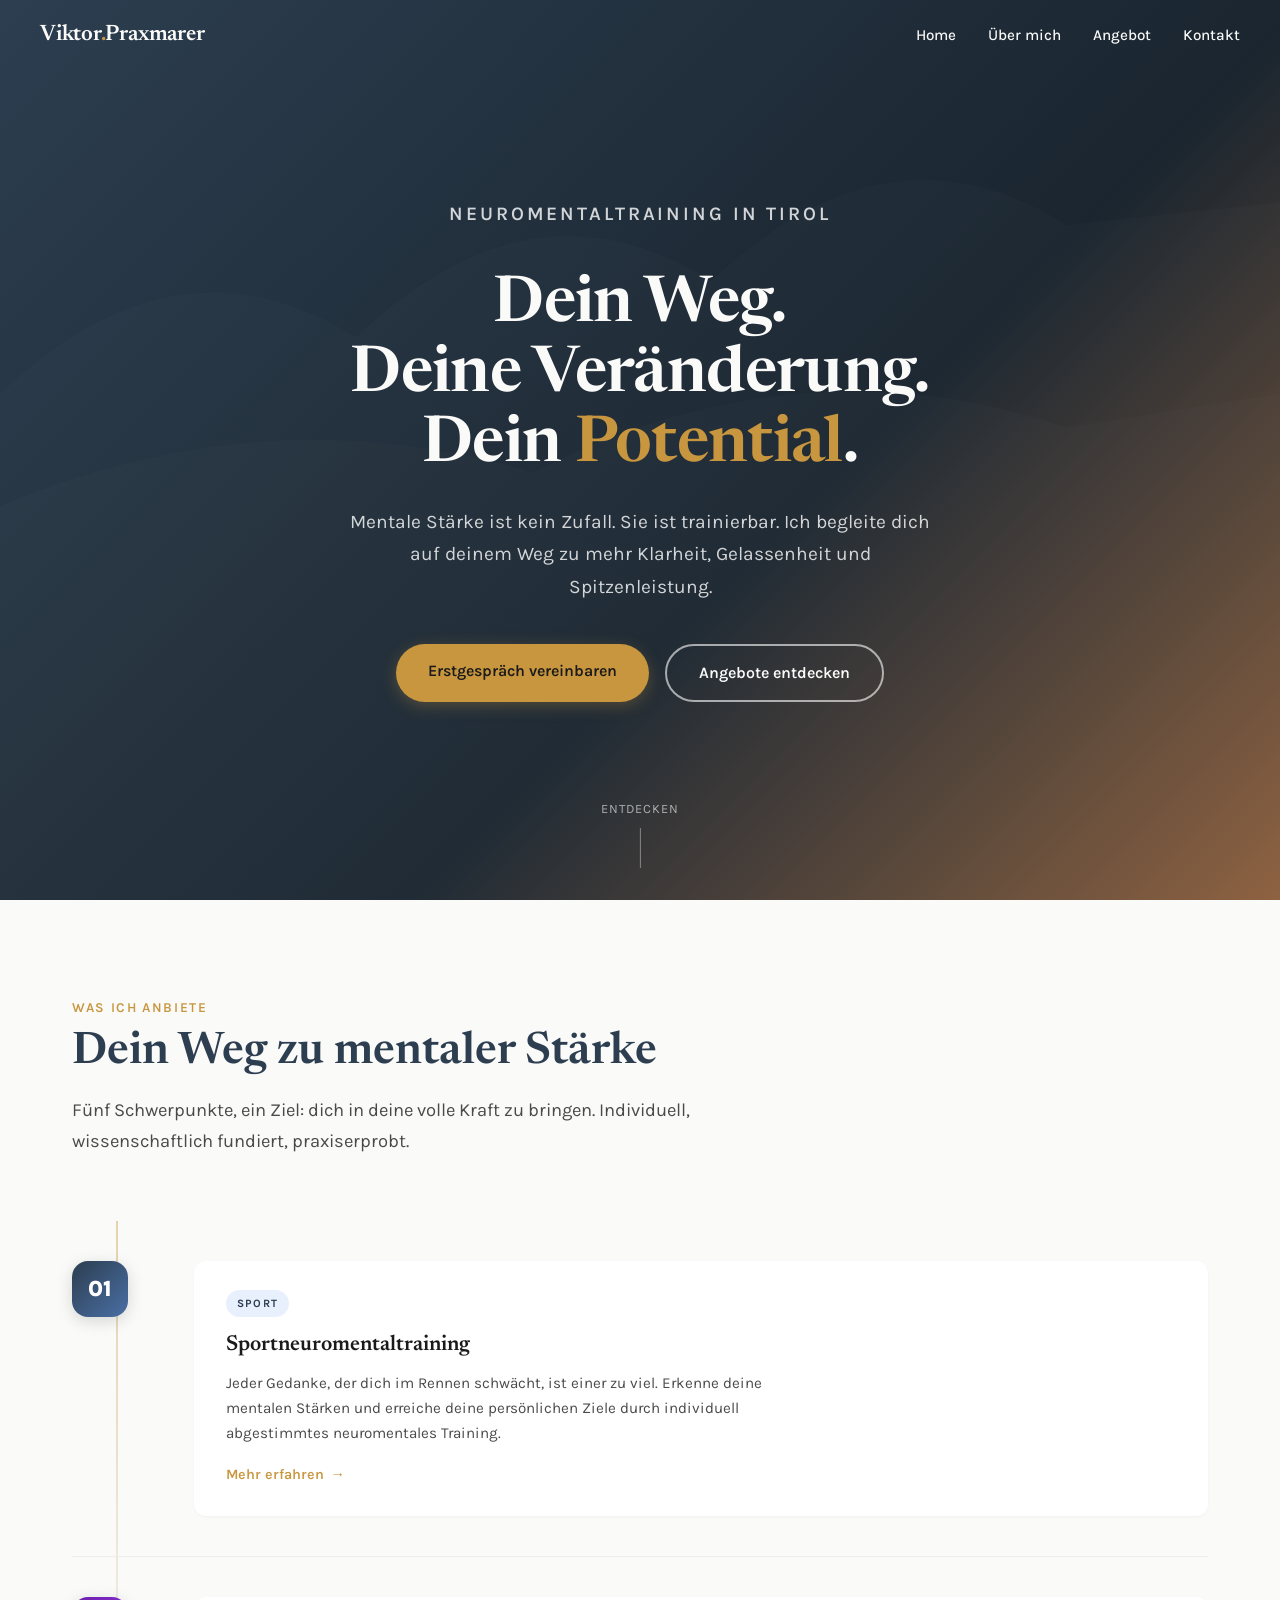
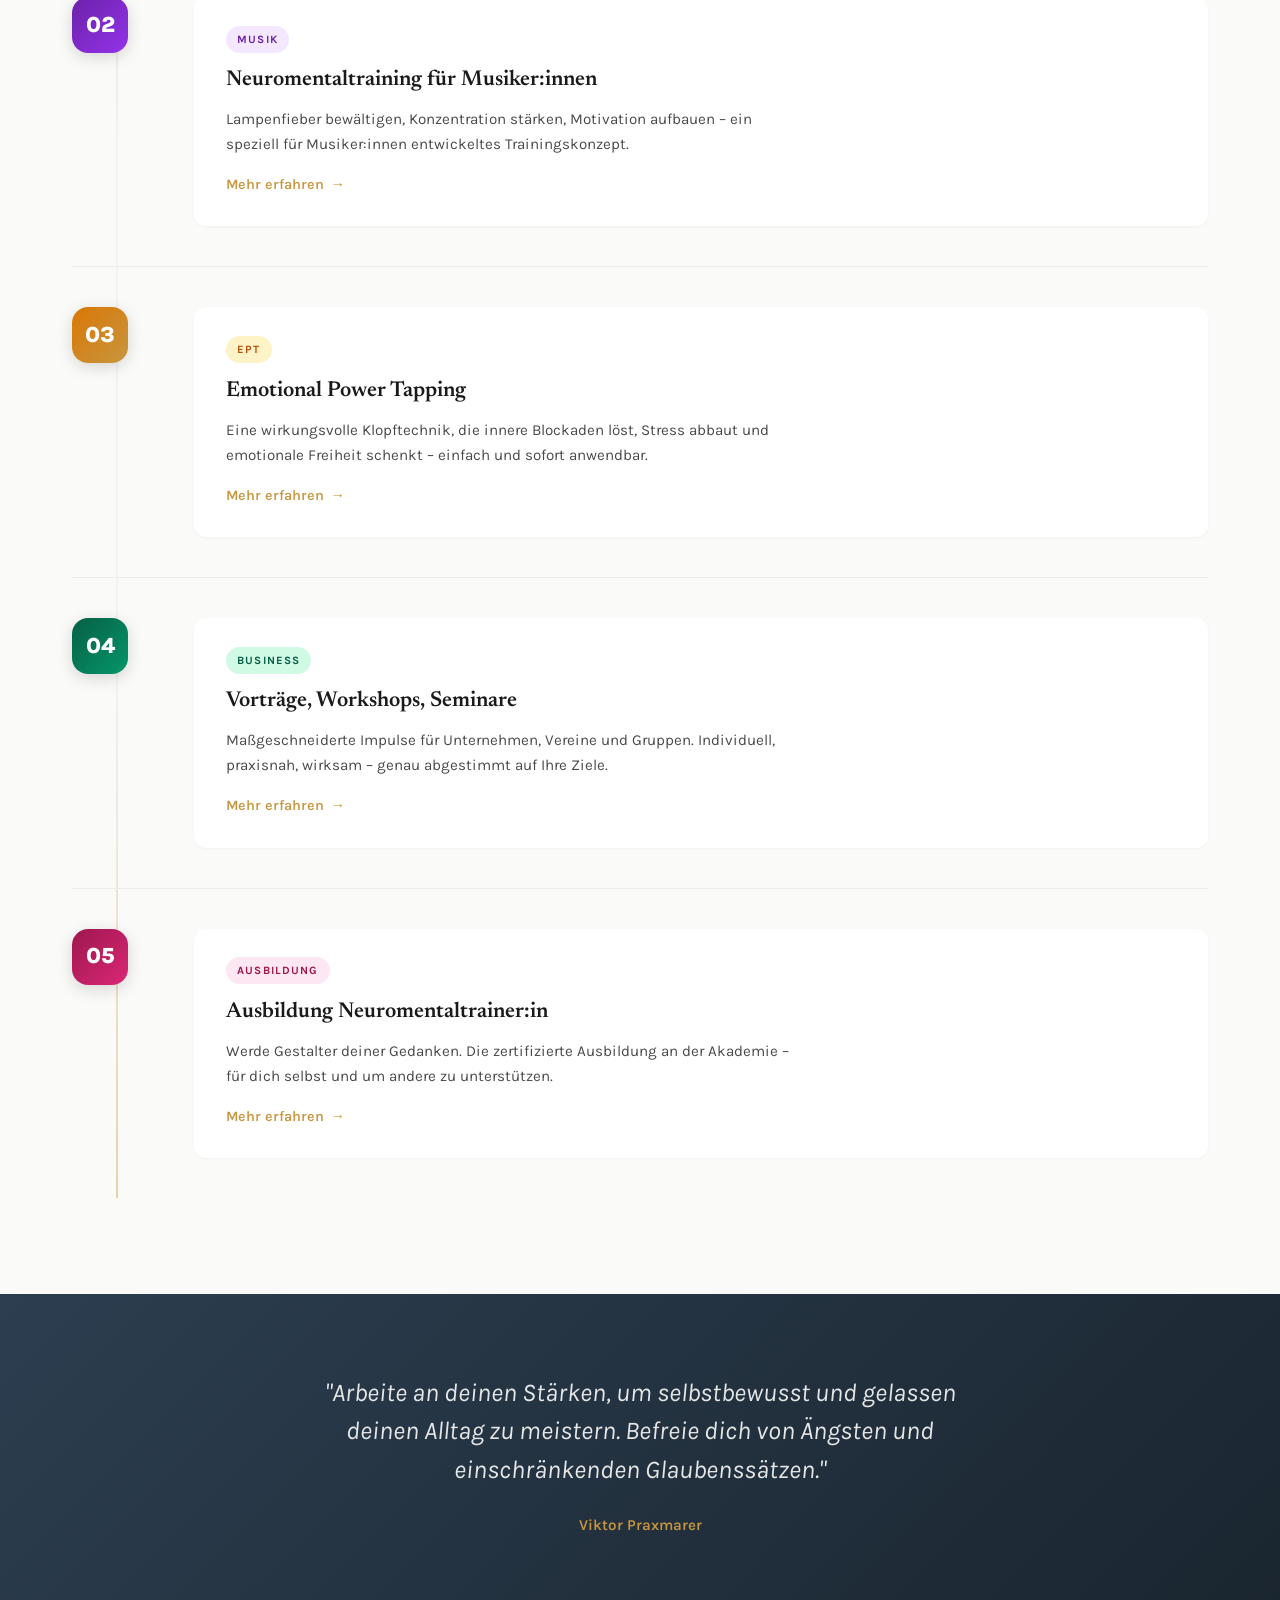
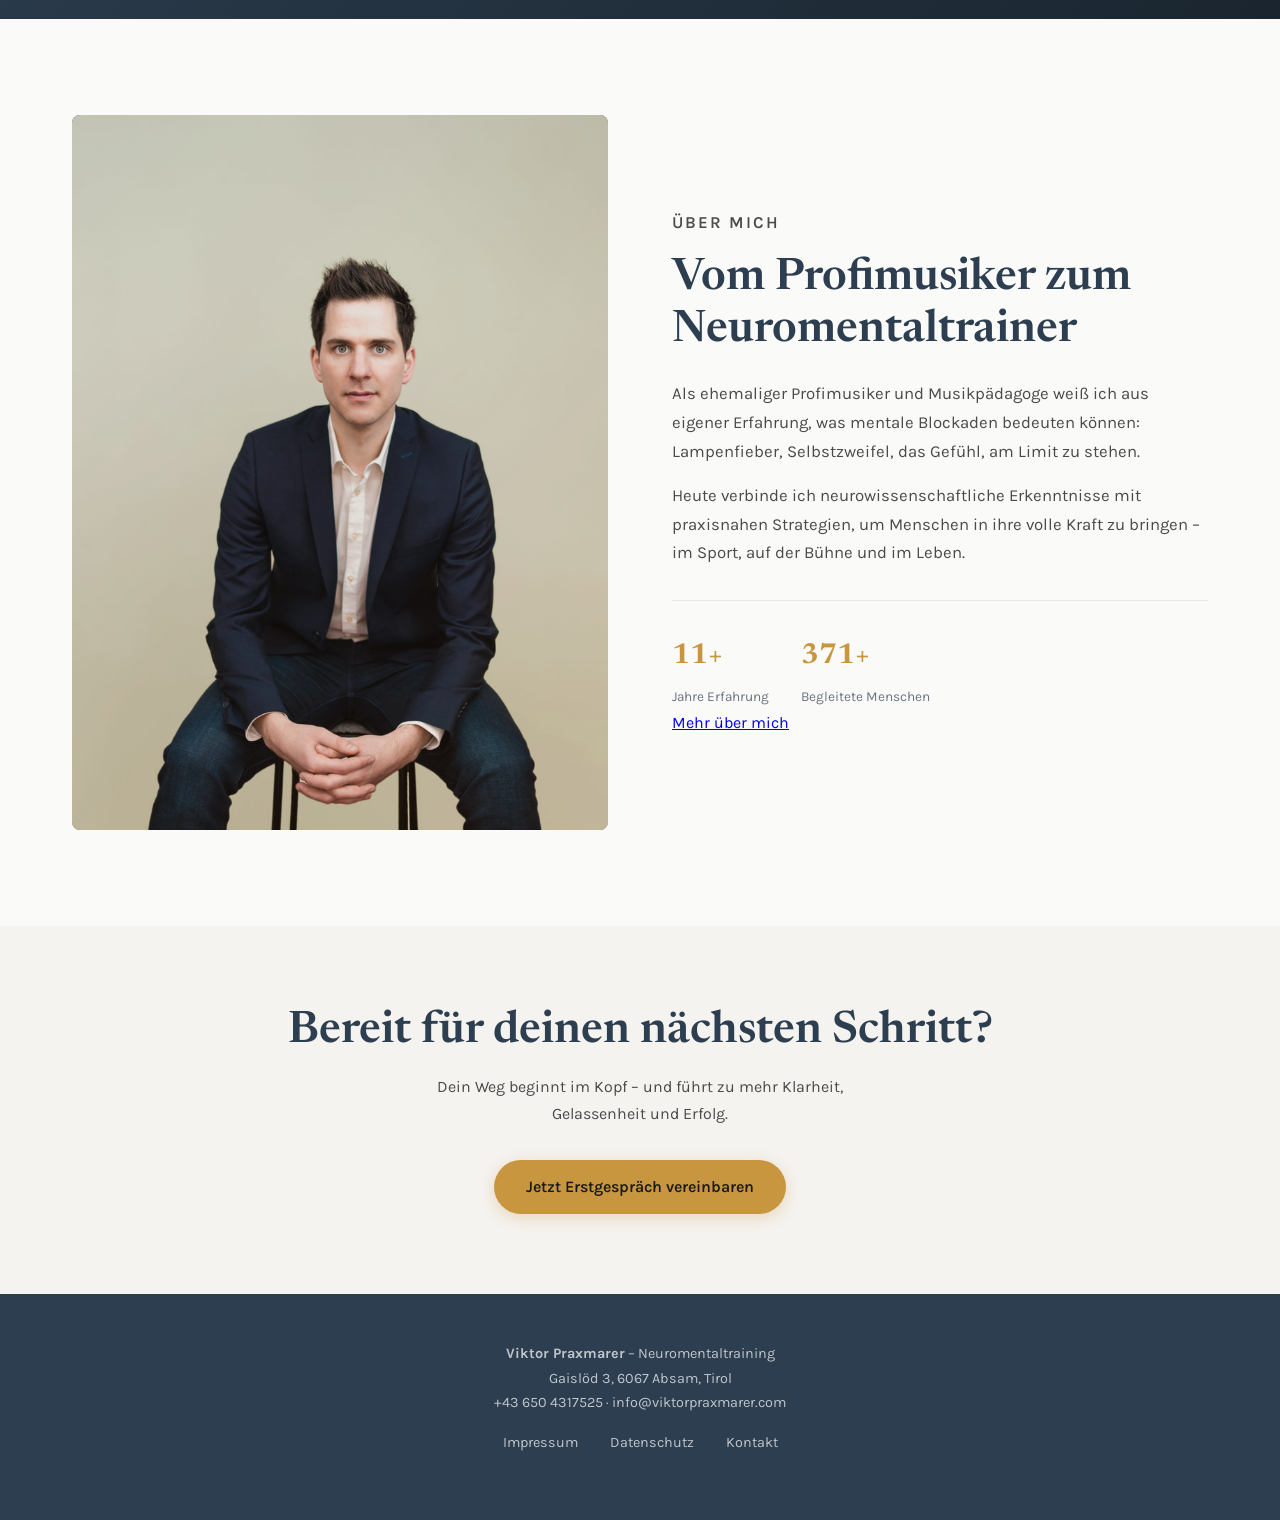
==== commit 8f68d577: "Impeccable: Typeset (Newsreader+Karla), Angebot fix, Philosophie-Karten Hover, AI-Slop entfernt" ====
--- a/index.html
+++ b/index.html
@@ -7,7 +7,7 @@
   <title>Viktor Praxmarer | Neuromentaltraining</title>
   <link rel="preconnect" href="https://fonts.googleapis.com">
   <link rel="preconnect" href="https://fonts.gstatic.com" crossorigin>
-  <link href="https://fonts.googleapis.com/css2?family=Inter:wght@400;500;600;700;800&display=swap" rel="stylesheet">
+  <link href="https://fonts.googleapis.com/css2?family=Newsreader:opsz,wght@6..72,400;6..72,500;6..72,600;6..72,700;6..72,800&family=Karla:wght@400;500;600;700&display=swap" rel="stylesheet">
   <link rel="stylesheet" href="assets/css/style.css">
 </head>
 <body>
--- a/assets/css/style.css
+++ b/assets/css/style.css
@@ -23,7 +23,7 @@
 html { scroll-behavior: smooth; font-size: 16px; }
 
 body {
-  font-family: 'Inter', -apple-system, BlinkMacSystemFont, 'Segoe UI', sans-serif;
+  font-family: 'Karla', -apple-system, BlinkMacSystemFont, 'Segoe UI', sans-serif;
   color: var(--text-dunkel);
   background: var(--schnee-weiss);
   line-height: 1.7;
@@ -31,9 +31,10 @@
 }
 
 /* === TYPOGRAPHY === */
-h1 { font-size: clamp(2.5rem, 5vw, 4rem); font-weight: 800; line-height: 1.15; letter-spacing: -0.02em; }
-h2 { font-size: clamp(2rem, 3.5vw, 2.8rem); font-weight: 700; line-height: 1.2; }
-h3 { font-size: clamp(1.3rem, 2vw, 1.6rem); font-weight: 600; }
+h1, h2, h3, h4, .nav-logo { font-family: 'Newsreader', Georgia, 'Times New Roman', serif; }
+h1 { font-size: clamp(2.8rem, 5vw, 4.5rem); font-weight: 600; line-height: 1.1; letter-spacing: -0.01em; }
+h2 { font-size: clamp(2rem, 3.5vw, 2.8rem); font-weight: 600; line-height: 1.15; }
+h3 { font-size: clamp(1.2rem, 2vw, 1.5rem); font-weight: 600; }
 .accent { color: var(--gipfel-gold); }
 
 /* === NAVIGATION === */
@@ -53,7 +54,7 @@
   display: flex; justify-content: space-between; align-items: center;
 }
 .nav-logo {
-  font-size: 1.3rem; font-weight: 700; color: var(--schnee-weiss);
+  font-size: 1.4rem; font-weight: 600; color: var(--schnee-weiss);
   text-decoration: none; letter-spacing: -0.01em;
   transition: color 0.4s;
 }
@@ -254,6 +255,73 @@
 .offer-body .offer-link::after { content: '→'; transition: transform 0.3s; }
 .offer-card:hover .offer-body .offer-link { gap: 0.7rem; }
 .offer-card:hover .offer-body .offer-link::after { transform: translateX(4px); }
+
+/* Offer quote & features list */
+.offer-body .offer-quote {
+  font-style: italic; color: var(--berg-blau-hell); font-size: 1.05rem;
+  margin-bottom: 0.8rem; padding-left: 1rem; border-left: 3px solid var(--gipfel-gold);
+}
+.offer-features {
+  list-style: none; padding: 0; margin: 0.8rem 0;
+  display: grid; grid-template-columns: 1fr 1fr; gap: 0.4rem 1.5rem;
+}
+.offer-features li {
+  color: var(--text-mittel); font-size: 0.9rem; padding-left: 1.2rem;
+  position: relative;
+}
+.offer-features li::before {
+  content: ''; position: absolute; left: 0; top: 0.55em;
+  width: 6px; height: 6px; border-radius: 50%;
+  background: var(--gipfel-gold); opacity: 0.6;
+}
+
+/* === PHILOSOPHY CARDS === */
+.philosophy-section {
+  max-width: 1000px; margin: 5rem auto;
+}
+.philosophy-section h2 {
+  text-align: center; margin-bottom: 2.5rem; color: var(--berg-blau);
+}
+.philosophy-grid {
+  display: grid; grid-template-columns: repeat(3, 1fr); gap: 1.5rem;
+}
+.philosophy-card {
+  background: white; border-radius: 12px; padding: 2.5rem 2rem 2rem;
+  text-align: center; box-shadow: 0 1px 3px rgba(0,0,0,0.04);
+  transition: all 0.5s cubic-bezier(0.4, 0, 0.2, 1);
+  position: relative; overflow: hidden; cursor: default;
+}
+.philosophy-card::after {
+  content: ''; position: absolute; bottom: 0; left: 0; right: 0; height: 3px;
+  background: linear-gradient(90deg, var(--berg-blau), var(--gipfel-gold));
+  transform: scaleX(0); transform-origin: left;
+  transition: transform 0.5s cubic-bezier(0.4, 0, 0.2, 1);
+}
+.philosophy-card:hover {
+  transform: translateY(-8px);
+  box-shadow: 0 20px 40px rgba(0,0,0,0.1);
+}
+.philosophy-card:hover::after { transform: scaleX(1); }
+
+.philosophy-icon {
+  font-size: 3rem; margin-bottom: 1.2rem; display: block;
+  transition: transform 0.5s cubic-bezier(0.4, 0, 0.2, 1);
+}
+.philosophy-card:hover .philosophy-icon {
+  transform: scale(1.15) translateY(-4px);
+}
+.philosophy-card h3 {
+  font-size: 1.15rem; margin-bottom: 0.6rem; color: var(--text-dunkel);
+  transition: color 0.4s;
+}
+.philosophy-card:hover h3 { color: var(--berg-blau); }
+.philosophy-card p {
+  color: var(--text-mittel); font-size: 0.9rem; line-height: 1.6;
+}
+@media (max-width: 768px) {
+  .philosophy-grid { grid-template-columns: 1fr; }
+  .offer-features { grid-template-columns: 1fr; }
+}
 
 /* Mobile */
 @media (max-width: 768px) {
@@ -383,7 +451,6 @@
   .mobile-toggle { display: block; }
   .about-grid { grid-template-columns: 1fr; gap: 2rem; }
   .contact-grid { grid-template-columns: 1fr; }
-  .offer-grid { grid-template-columns: 1fr; }
   .hero h1 { font-size: 2.2rem; }
   .section { padding: 4rem 1.5rem; }
 }
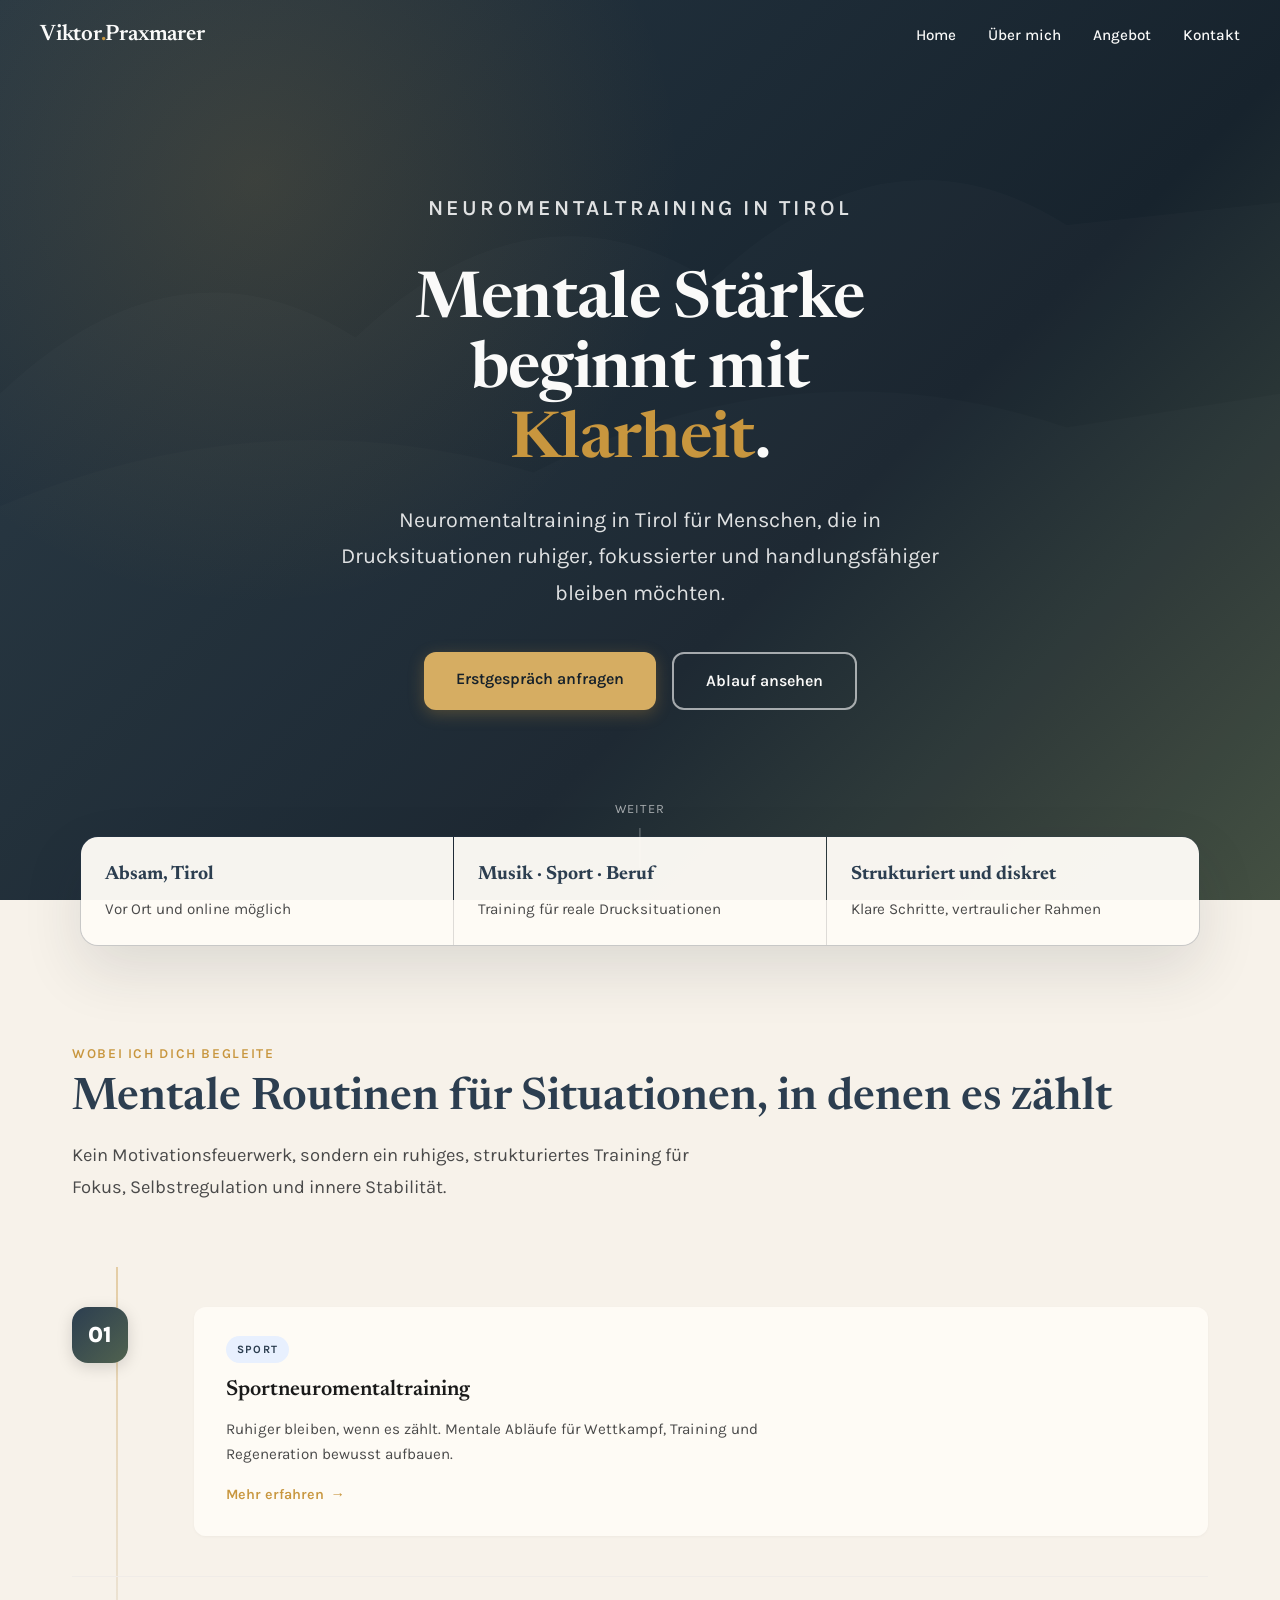
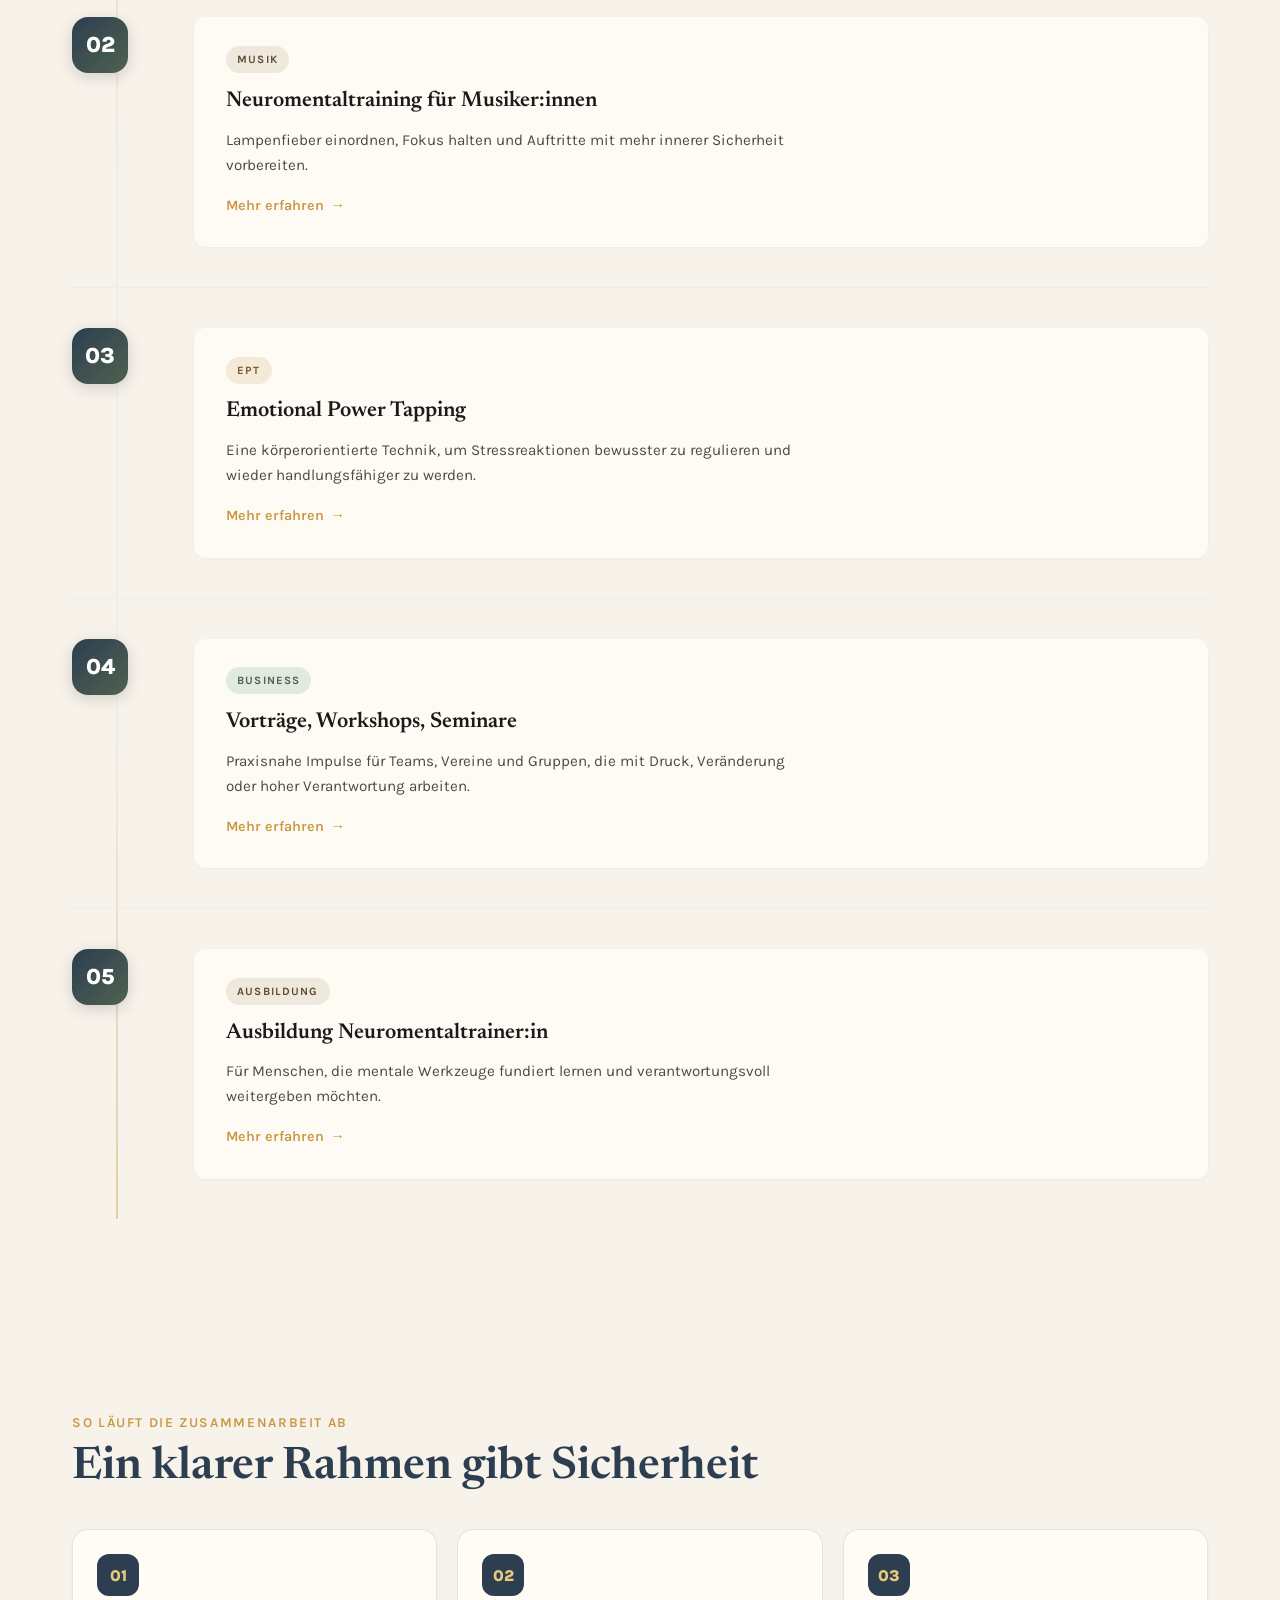
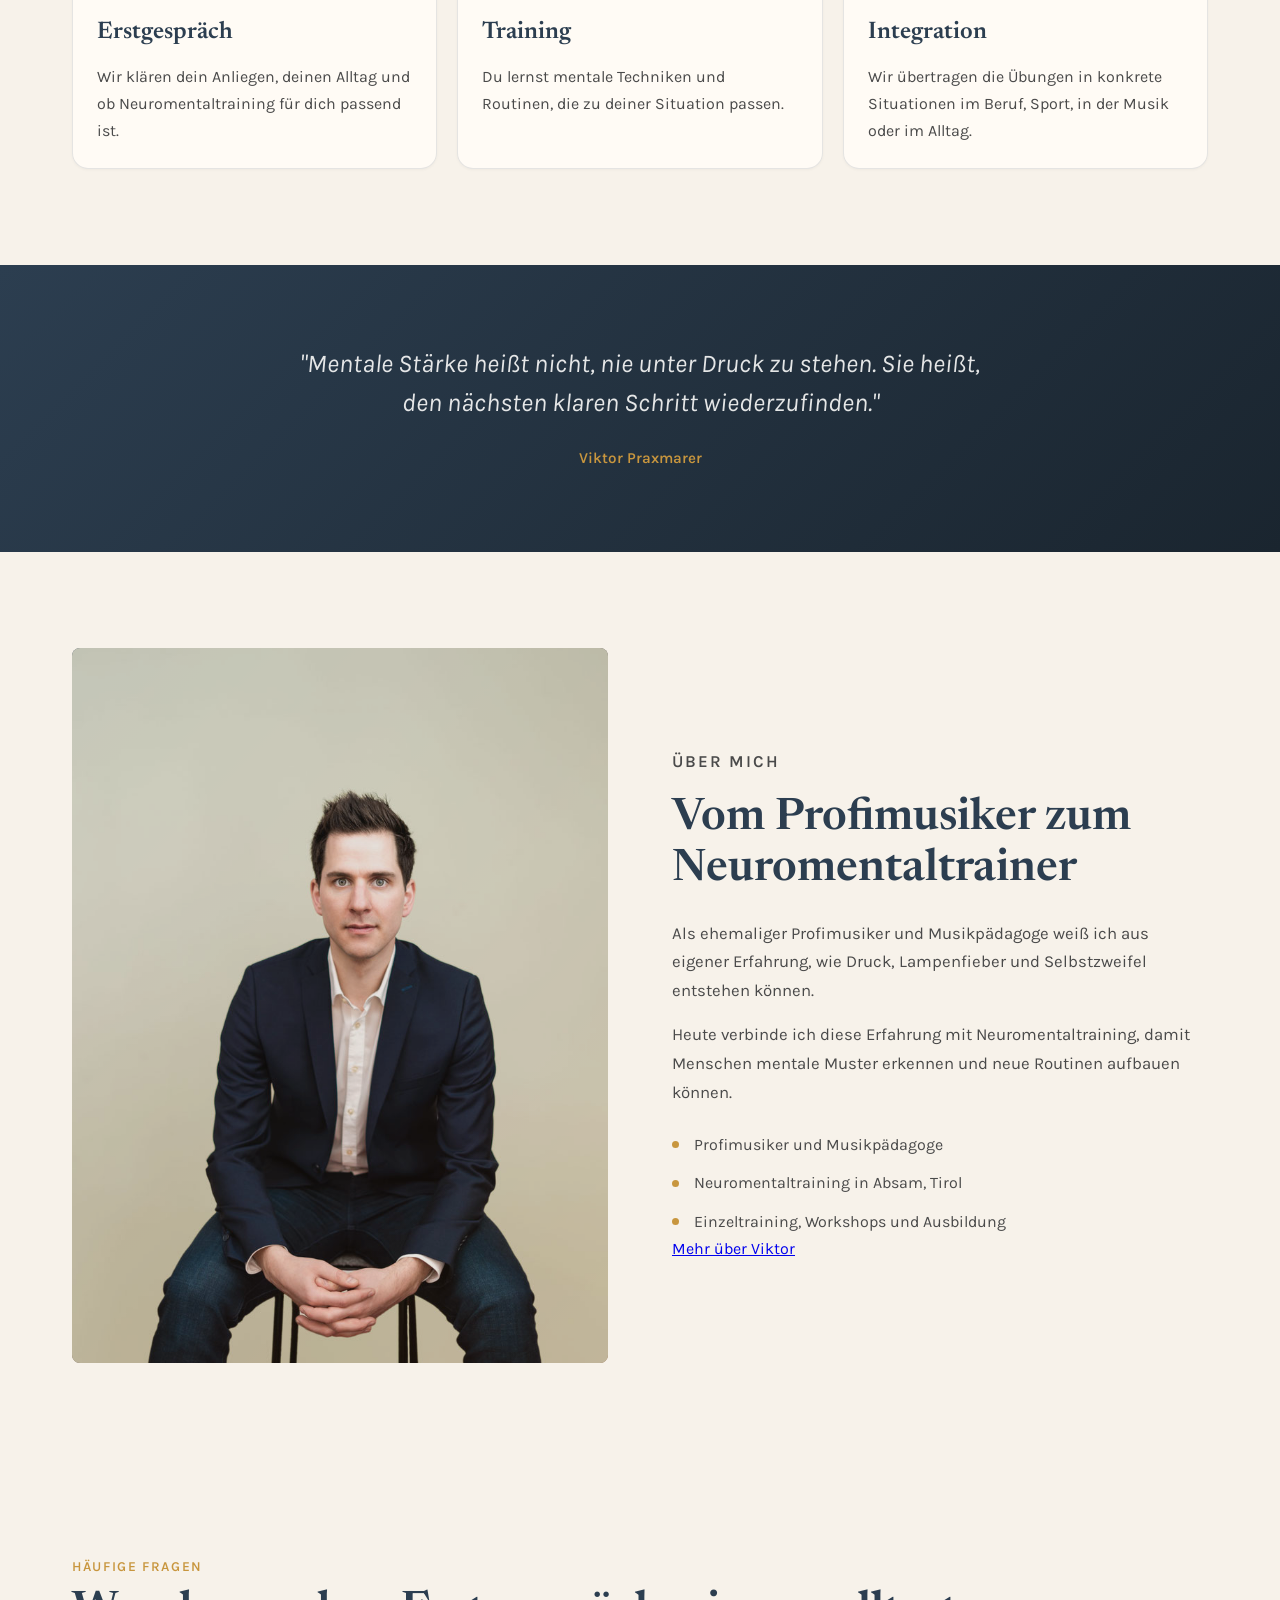
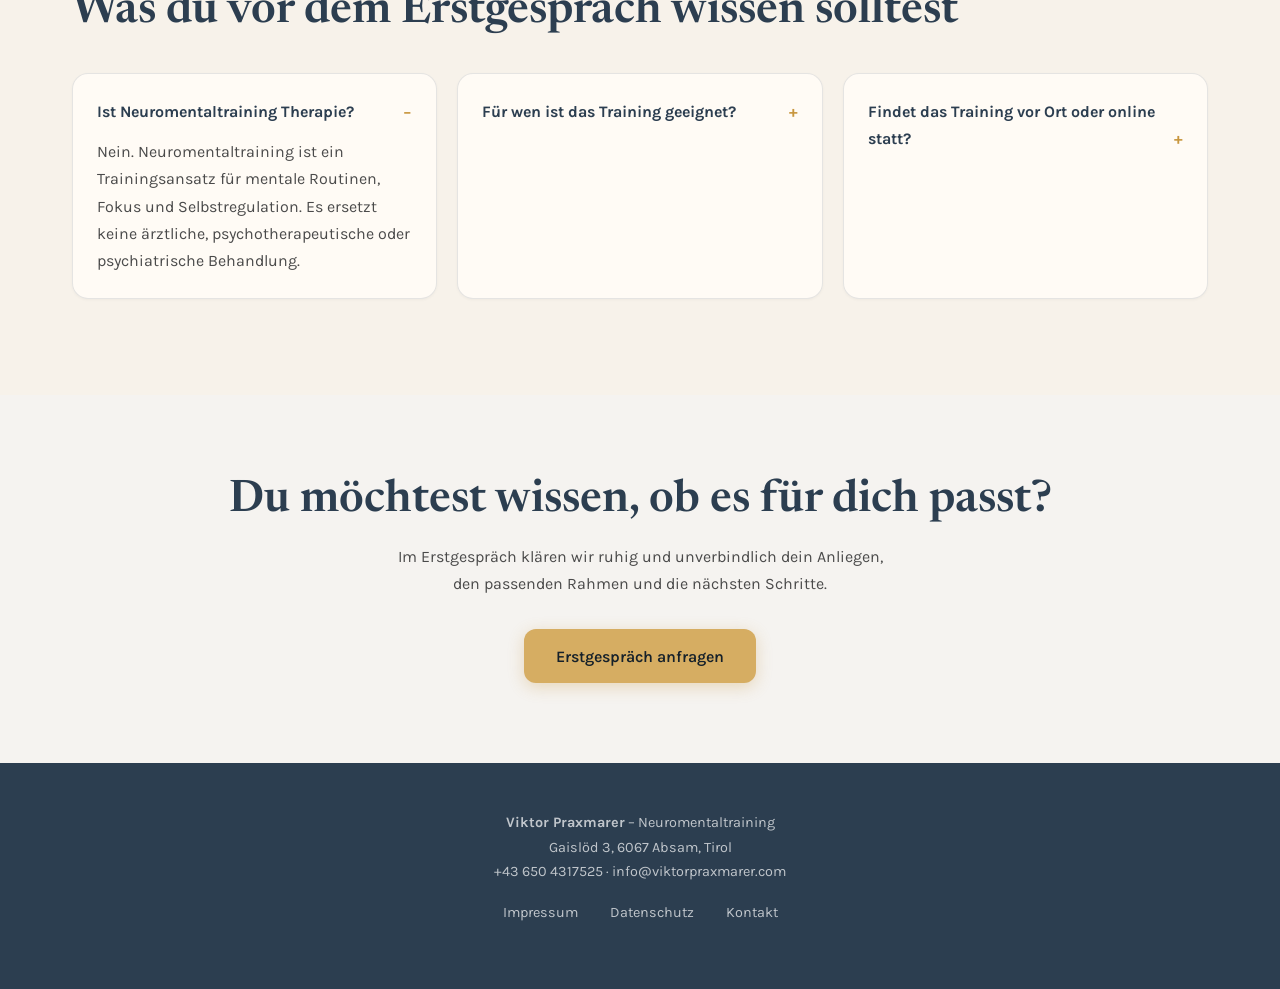
==== commit cc1bb4ad: "feat: refine DACH UX for Viktor site" ====
--- a/index.html
+++ b/index.html
@@ -3,7 +3,7 @@
 <head>
   <meta charset="UTF-8">
   <meta name="viewport" content="width=device-width, initial-scale=1.0">
-  <meta name="description" content="Viktor Praxmarer – Neuromentaltraining in Tirol. Mentale Stärke für Sportler, Musiker und Führungskräfte.">
+  <meta name="description" content="Viktor Praxmarer – Neuromentaltraining in Tirol. Training für Fokus, Selbstregulation und mentale Stärke in Beruf, Sport, Musik und Alltag.">
   <title>Viktor Praxmarer | Neuromentaltraining</title>
   <link rel="preconnect" href="https://fonts.googleapis.com">
   <link rel="preconnect" href="https://fonts.gstatic.com" crossorigin>
@@ -53,28 +53,44 @@
   <div class="hero-content">
     <p class="hero-pre">Neuromentaltraining in Tirol</p>
     <h1>
-      <span class="line">Dein Weg.</span>
-      <span class="line">Deine Veränderung.</span>
-      <span class="line">Dein <span class="accent">Potential</span>.</span>
+      <span class="line">Mentale Stärke</span>
+      <span class="line">beginnt mit</span>
+      <span class="line"><span class="accent">Klarheit</span>.</span>
     </h1>
-    <p>Mentale Stärke ist kein Zufall. Sie ist trainierbar. Ich begleite dich auf deinem Weg zu mehr Klarheit, Gelassenheit und Spitzenleistung.</p>
+    <p>Neuromentaltraining in Tirol für Menschen, die in Drucksituationen ruhiger, fokussierter und handlungsfähiger bleiben möchten.</p>
     <div class="hero-cta">
-      <a href="kontakt.html" class="btn btn-primary">Erstgespräch vereinbaren</a>
-      <a href="angebot.html" class="btn btn-outline">Angebote entdecken</a>
+      <a href="kontakt.html" class="btn btn-primary">Erstgespräch anfragen</a>
+      <a href="#ablauf" class="btn btn-outline">Ablauf ansehen</a>
     </div>
   </div>
 
   <div class="scroll-indicator">
-    <span>ENTDECKEN</span>
+    <span>WEITER</span>
     <div class="scroll-line"></div>
+  </div>
+</section>
+
+<!-- Trust Strip -->
+<section class="trust-strip" aria-label="Kurzüberblick">
+  <div class="trust-item reveal">
+    <strong>Absam, Tirol</strong>
+    <span>Vor Ort und online möglich</span>
+  </div>
+  <div class="trust-item reveal reveal-delay-1">
+    <strong>Musik · Sport · Beruf</strong>
+    <span>Training für reale Drucksituationen</span>
+  </div>
+  <div class="trust-item reveal reveal-delay-2">
+    <strong>Strukturiert und diskret</strong>
+    <span>Klare Schritte, vertraulicher Rahmen</span>
   </div>
 </section>
 
 <!-- Angebote Preview -->
 <section class="section" id="angebote">
-  <p class="section-label reveal">Was ich anbiete</p>
-  <h2 class="reveal">Dein Weg zu mentaler Stärke</h2>
-  <p class="section-intro reveal">Fünf Schwerpunkte, ein Ziel: dich in deine volle Kraft zu bringen. Individuell, wissenschaftlich fundiert, praxiserprobt.</p>
+  <p class="section-label reveal">Wobei ich dich begleite</p>
+  <h2 class="reveal">Mentale Routinen für Situationen, in denen es zählt</h2>
+  <p class="section-intro reveal">Kein Motivationsfeuerwerk, sondern ein ruhiges, strukturiertes Training für Fokus, Selbstregulation und innere Stabilität.</p>
 
   <div class="offer-grid">
     <a href="angebot.html#sport" class="offer-card reveal">
@@ -84,7 +100,7 @@
           <span class="offer-tag sport">Sport</span>
         </div>
         <h3>Sportneuromentaltraining</h3>
-        <p>Jeder Gedanke, der dich im Rennen schwächt, ist einer zu viel. Erkenne deine mentalen Stärken und erreiche deine persönlichen Ziele durch individuell abgestimmtes neuromentales Training.</p>
+        <p>Ruhiger bleiben, wenn es zählt. Mentale Abläufe für Wettkampf, Training und Regeneration bewusst aufbauen.</p>
         <span class="offer-link">Mehr erfahren</span>
       </div>
     </a>
@@ -96,7 +112,7 @@
           <span class="offer-tag music">Musik</span>
         </div>
         <h3>Neuromentaltraining für Musiker:innen</h3>
-        <p>Lampenfieber bewältigen, Konzentration stärken, Motivation aufbauen – ein speziell für Musiker:innen entwickeltes Trainingskonzept.</p>
+        <p>Lampenfieber einordnen, Fokus halten und Auftritte mit mehr innerer Sicherheit vorbereiten.</p>
         <span class="offer-link">Mehr erfahren</span>
       </div>
     </a>
@@ -108,7 +124,7 @@
           <span class="offer-tag ept">EPT</span>
         </div>
         <h3>Emotional Power Tapping</h3>
-        <p>Eine wirkungsvolle Klopftechnik, die innere Blockaden löst, Stress abbaut und emotionale Freiheit schenkt – einfach und sofort anwendbar.</p>
+        <p>Eine körperorientierte Technik, um Stressreaktionen bewusster zu regulieren und wieder handlungsfähiger zu werden.</p>
         <span class="offer-link">Mehr erfahren</span>
       </div>
     </a>
@@ -120,7 +136,7 @@
           <span class="offer-tag workshop">Business</span>
         </div>
         <h3>Vorträge, Workshops, Seminare</h3>
-        <p>Maßgeschneiderte Impulse für Unternehmen, Vereine und Gruppen. Individuell, praxisnah, wirksam – genau abgestimmt auf Ihre Ziele.</p>
+        <p>Praxisnahe Impulse für Teams, Vereine und Gruppen, die mit Druck, Veränderung oder hoher Verantwortung arbeiten.</p>
         <span class="offer-link">Mehr erfahren</span>
       </div>
     </a>
@@ -132,17 +148,40 @@
           <span class="offer-tag academy">Ausbildung</span>
         </div>
         <h3>Ausbildung Neuromentaltrainer:in</h3>
-        <p>Werde Gestalter deiner Gedanken. Die zertifizierte Ausbildung an der Akademie – für dich selbst und um andere zu unterstützen.</p>
-        <span class="offer-link">Mehr erfahren</span>
-      </div>
-    </a>
+        <p>Für Menschen, die mentale Werkzeuge fundiert lernen und verantwortungsvoll weitergeben möchten.</p>
+        <span class="offer-link">Mehr erfahren</span>
+      </div>
+    </a>
+  </div>
+</section>
+
+<!-- Process -->
+<section class="section process-section" id="ablauf">
+  <p class="section-label reveal">So läuft die Zusammenarbeit ab</p>
+  <h2 class="reveal">Ein klarer Rahmen gibt Sicherheit</h2>
+  <div class="process-grid">
+    <div class="process-card reveal">
+      <span>01</span>
+      <h3>Erstgespräch</h3>
+      <p>Wir klären dein Anliegen, deinen Alltag und ob Neuromentaltraining für dich passend ist.</p>
+    </div>
+    <div class="process-card reveal reveal-delay-1">
+      <span>02</span>
+      <h3>Training</h3>
+      <p>Du lernst mentale Techniken und Routinen, die zu deiner Situation passen.</p>
+    </div>
+    <div class="process-card reveal reveal-delay-2">
+      <span>03</span>
+      <h3>Integration</h3>
+      <p>Wir übertragen die Übungen in konkrete Situationen im Beruf, Sport, in der Musik oder im Alltag.</p>
+    </div>
   </div>
 </section>
 
 <!-- Quote -->
 <section class="quote-section reveal">
   <blockquote>
-    "Arbeite an deinen Stärken, um selbstbewusst und gelassen deinen Alltag zu meistern. Befreie dich von Ängsten und einschränkenden Glaubenssätzen."
+    "Mentale Stärke heißt nicht, nie unter Druck zu stehen. Sie heißt, den nächsten klaren Schritt wiederzufinden."
   </blockquote>
   <cite>Viktor Praxmarer</cite>
 </section>
@@ -156,28 +195,43 @@
     <div class="about-text reveal">
       <p class="section-label">Über mich</p>
       <h2>Vom Profimusiker zum Neuromentaltrainer</h2>
-      <p>Als ehemaliger Profimusiker und Musikpädagoge weiß ich aus eigener Erfahrung, was mentale Blockaden bedeuten können: Lampenfieber, Selbstzweifel, das Gefühl, am Limit zu stehen.</p>
-      <p>Heute verbinde ich neurowissenschaftliche Erkenntnisse mit praxisnahen Strategien, um Menschen in ihre volle Kraft zu bringen – im Sport, auf der Bühne und im Leben.</p>
-      <div class="about-stats">
-        <div class="about-stat">
-          <h4 data-target="15">15+</h4>
-          <span>Jahre Erfahrung</span>
-        </div>
-        <div class="about-stat">
-          <h4 data-target="500">500+</h4>
-          <span>Begleitete Menschen</span>
-        </div>
-      </div>
-      <a href="ueber-mich.html" class="offer-link" style="margin-top:1.5rem;">Mehr über mich</a>
-    </div>
+      <p>Als ehemaliger Profimusiker und Musikpädagoge weiß ich aus eigener Erfahrung, wie Druck, Lampenfieber und Selbstzweifel entstehen können.</p>
+      <p>Heute verbinde ich diese Erfahrung mit Neuromentaltraining, damit Menschen mentale Muster erkennen und neue Routinen aufbauen können.</p>
+      <div class="trust-list">
+        <span>Profimusiker und Musikpädagoge</span>
+        <span>Neuromentaltraining in Absam, Tirol</span>
+        <span>Einzeltraining, Workshops und Ausbildung</span>
+      </div>
+      <a href="ueber-mich.html" class="offer-link" style="margin-top:1.5rem;">Mehr über Viktor</a>
+    </div>
+  </div>
+</section>
+
+<!-- FAQ -->
+<section class="section faq-section">
+  <p class="section-label reveal">Häufige Fragen</p>
+  <h2 class="reveal">Was du vor dem Erstgespräch wissen solltest</h2>
+  <div class="faq-grid">
+    <details class="faq-item reveal" open>
+      <summary>Ist Neuromentaltraining Therapie?</summary>
+      <p>Nein. Neuromentaltraining ist ein Trainingsansatz für mentale Routinen, Fokus und Selbstregulation. Es ersetzt keine ärztliche, psychotherapeutische oder psychiatrische Behandlung.</p>
+    </details>
+    <details class="faq-item reveal reveal-delay-1">
+      <summary>Für wen ist das Training geeignet?</summary>
+      <p>Für Menschen in Beruf, Sport, Musik oder Alltag, die in belastenden Situationen klarer, ruhiger und handlungsfähiger bleiben möchten.</p>
+    </details>
+    <details class="faq-item reveal reveal-delay-2">
+      <summary>Findet das Training vor Ort oder online statt?</summary>
+      <p>Beides ist möglich. Vor Ort in Absam, Tirol, oder nach Vereinbarung online.</p>
+    </details>
   </div>
 </section>
 
 <!-- CTA Banner -->
 <section class="cta-banner reveal">
-  <h2>Bereit für deinen nächsten Schritt?</h2>
-  <p>Dein Weg beginnt im Kopf – und führt zu mehr Klarheit, Gelassenheit und Erfolg.</p>
-  <a href="kontakt.html" class="btn btn-primary">Jetzt Erstgespräch vereinbaren</a>
+  <h2>Du möchtest wissen, ob es für dich passt?</h2>
+  <p>Im Erstgespräch klären wir ruhig und unverbindlich dein Anliegen, den passenden Rahmen und die nächsten Schritte.</p>
+  <a href="kontakt.html" class="btn btn-primary">Erstgespräch anfragen</a>
 </section>
 
 <!-- Footer -->
--- a/assets/css/style.css
+++ b/assets/css/style.css
@@ -459,4 +459,177 @@
   .hero-cta { flex-direction: column; align-items: center; }
   .btn { width: 100%; text-align: center; }
   .hero-content { padding: 1rem; }
-}+}
+
+/* === DACH UX POLISH 2026 === */
+:root {
+  --moos: #50624f;
+  --sand: #e7ddcf;
+  --leinen: #f7f2ea;
+  --tinte: #22313b;
+  --linie: rgba(44, 62, 80, 0.12);
+}
+
+body { background: var(--leinen); }
+
+.hero-bg {
+  background:
+    radial-gradient(circle at 20% 20%, rgba(200,150,62,0.16), transparent 34%),
+    linear-gradient(135deg, #263744 0%, #17232d 62%, #3f4b3d 100%);
+}
+
+.hero-content { max-width: 860px; }
+.hero p { font-size: clamp(1.1rem, 2vw, 1.35rem); color: rgba(255,255,255,0.86); }
+.btn { border-radius: 12px; }
+.btn-primary { background: #d6ad62; color: #16212a; }
+.btn-primary:hover { background: #e1bf7b; }
+
+.trust-strip {
+  max-width: 1120px;
+  margin: -4rem auto 0;
+  position: relative;
+  z-index: 20;
+  display: grid;
+  grid-template-columns: repeat(3, 1fr);
+  gap: 1px;
+  background: var(--linie);
+  border: 1px solid var(--linie);
+  border-radius: 18px;
+  overflow: hidden;
+  box-shadow: 0 24px 60px rgba(31, 43, 52, 0.12);
+}
+.trust-item {
+  background: rgba(255, 252, 247, 0.96);
+  padding: 1.35rem 1.5rem;
+}
+.trust-item strong {
+  display: block;
+  color: var(--berg-blau);
+  font-family: 'Newsreader', Georgia, serif;
+  font-size: 1.2rem;
+  margin-bottom: 0.25rem;
+}
+.trust-item span { color: var(--text-mittel); font-size: 0.95rem; }
+
+.process-grid,
+.faq-grid {
+  display: grid;
+  grid-template-columns: repeat(3, 1fr);
+  gap: 1.25rem;
+  margin-top: 2.25rem;
+}
+.process-card,
+.faq-item,
+.notice-box {
+  background: rgba(255, 252, 247, 0.9);
+  border: 1px solid var(--linie);
+  border-radius: 16px;
+  padding: 1.5rem;
+  box-shadow: 0 1px 3px rgba(0,0,0,0.04);
+}
+.process-card span {
+  display: inline-flex;
+  width: 42px;
+  height: 42px;
+  align-items: center;
+  justify-content: center;
+  border-radius: 12px;
+  background: var(--berg-blau);
+  color: var(--gipfel-gold-hell);
+  font-weight: 800;
+  margin-bottom: 1rem;
+}
+.process-card h3 { margin-bottom: 0.6rem; color: var(--berg-blau); }
+.process-card p,
+.faq-item p { color: var(--text-mittel); }
+
+.notice-box { margin: 0 0 2.5rem; color: var(--text-mittel); }
+.notice-box strong { color: var(--berg-blau); }
+.notice-box.compact { margin-top: 1rem; padding: 1rem 1.2rem; }
+
+.trust-list {
+  display: grid;
+  gap: 0.7rem;
+  margin-top: 1.5rem;
+}
+.trust-list span {
+  padding-left: 1.4rem;
+  position: relative;
+  color: var(--text-mittel);
+}
+.trust-list span::before {
+  content: '';
+  position: absolute;
+  left: 0;
+  top: 0.65em;
+  width: 7px;
+  height: 7px;
+  border-radius: 50%;
+  background: var(--gipfel-gold);
+}
+
+.faq-item summary {
+  cursor: pointer;
+  font-weight: 700;
+  color: var(--berg-blau);
+  list-style: none;
+}
+.faq-item summary::-webkit-details-marker { display: none; }
+.faq-item summary::after {
+  content: '+';
+  float: right;
+  color: var(--gipfel-gold);
+}
+.faq-item[open] summary::after { content: '−'; }
+.faq-item p { margin-top: 0.8rem; }
+
+.contact-form {
+  background: rgba(255,252,247,0.96);
+  padding: 2rem;
+  border-radius: 16px;
+  box-shadow: var(--shadow);
+  border: 1px solid var(--linie);
+}
+.form-group select {
+  width: 100%;
+  padding: 0.85rem 1rem;
+  border: 1px solid #d1d5db;
+  border-radius: var(--radius);
+  font-family: inherit;
+  font-size: 1rem;
+  background: white;
+}
+.form-group select:focus {
+  outline: none;
+  border-color: var(--gipfel-gold);
+  box-shadow: 0 0 0 3px rgba(200,150,62,0.15);
+}
+.form-note {
+  font-size: 0.85rem;
+  color: var(--stein-grau);
+  margin-bottom: 1rem;
+}
+.form-note a { color: var(--berg-blau); font-weight: 700; }
+
+.offer-num.n1,
+.offer-num.n2,
+.offer-num.n3,
+.offer-num.n4,
+.offer-num.n5 { background: linear-gradient(135deg, var(--berg-blau), var(--moos)); }
+.offer-body.n1::before,
+.offer-body.n2::before,
+.offer-body.n3::before,
+.offer-body.n4::before,
+.offer-body.n5::before { background: linear-gradient(to bottom, var(--berg-blau), var(--gipfel-gold)); }
+.offer-tag.music,
+.offer-tag.academy { background: #efe8dc; color: #5f4d36; }
+.offer-tag.ept { background: #f3ead9; color: #7a5a22; }
+.offer-tag.workshop { background: #e1eadf; color: var(--moos); }
+.offer-body, .philosophy-card { background: rgba(255,252,247,0.92); }
+
+@media (max-width: 900px) {
+  .trust-strip,
+  .process-grid,
+  .faq-grid { grid-template-columns: 1fr; }
+  .trust-strip { margin: -2rem 1.5rem 0; }
+}
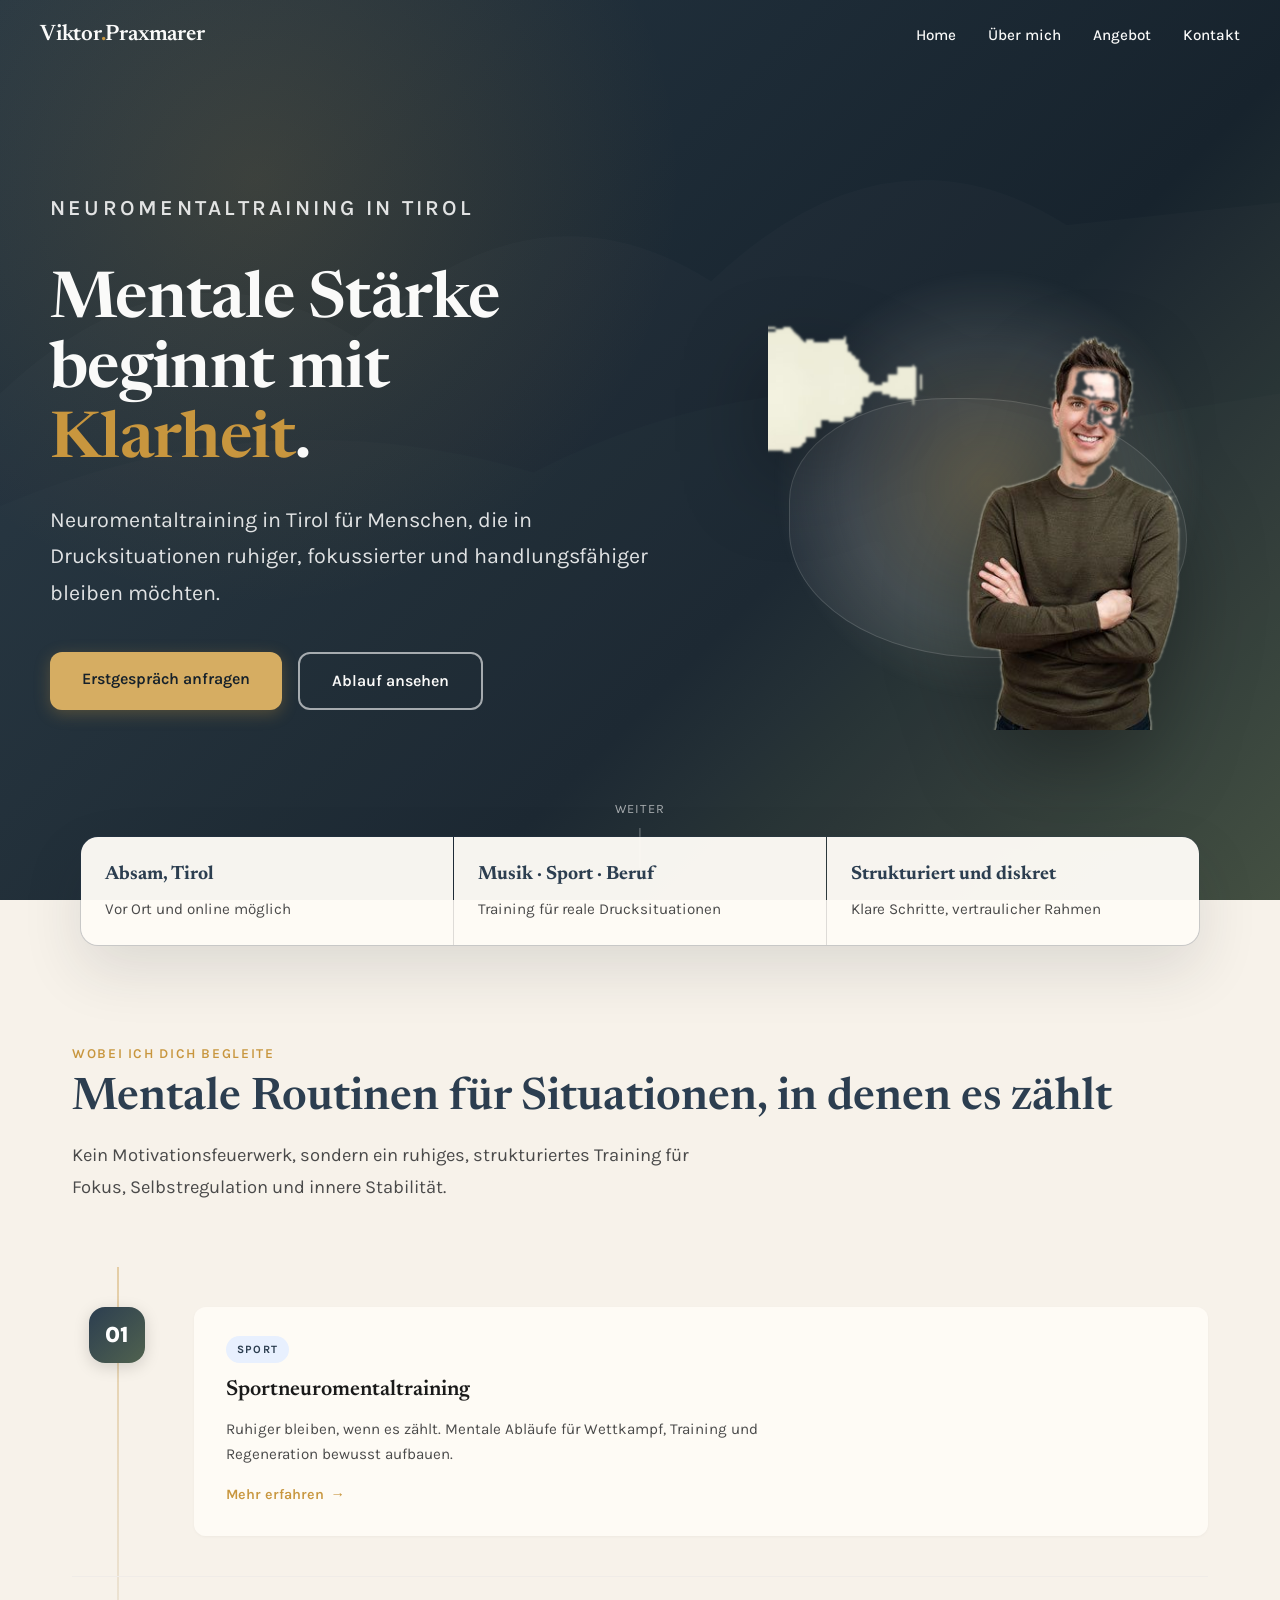
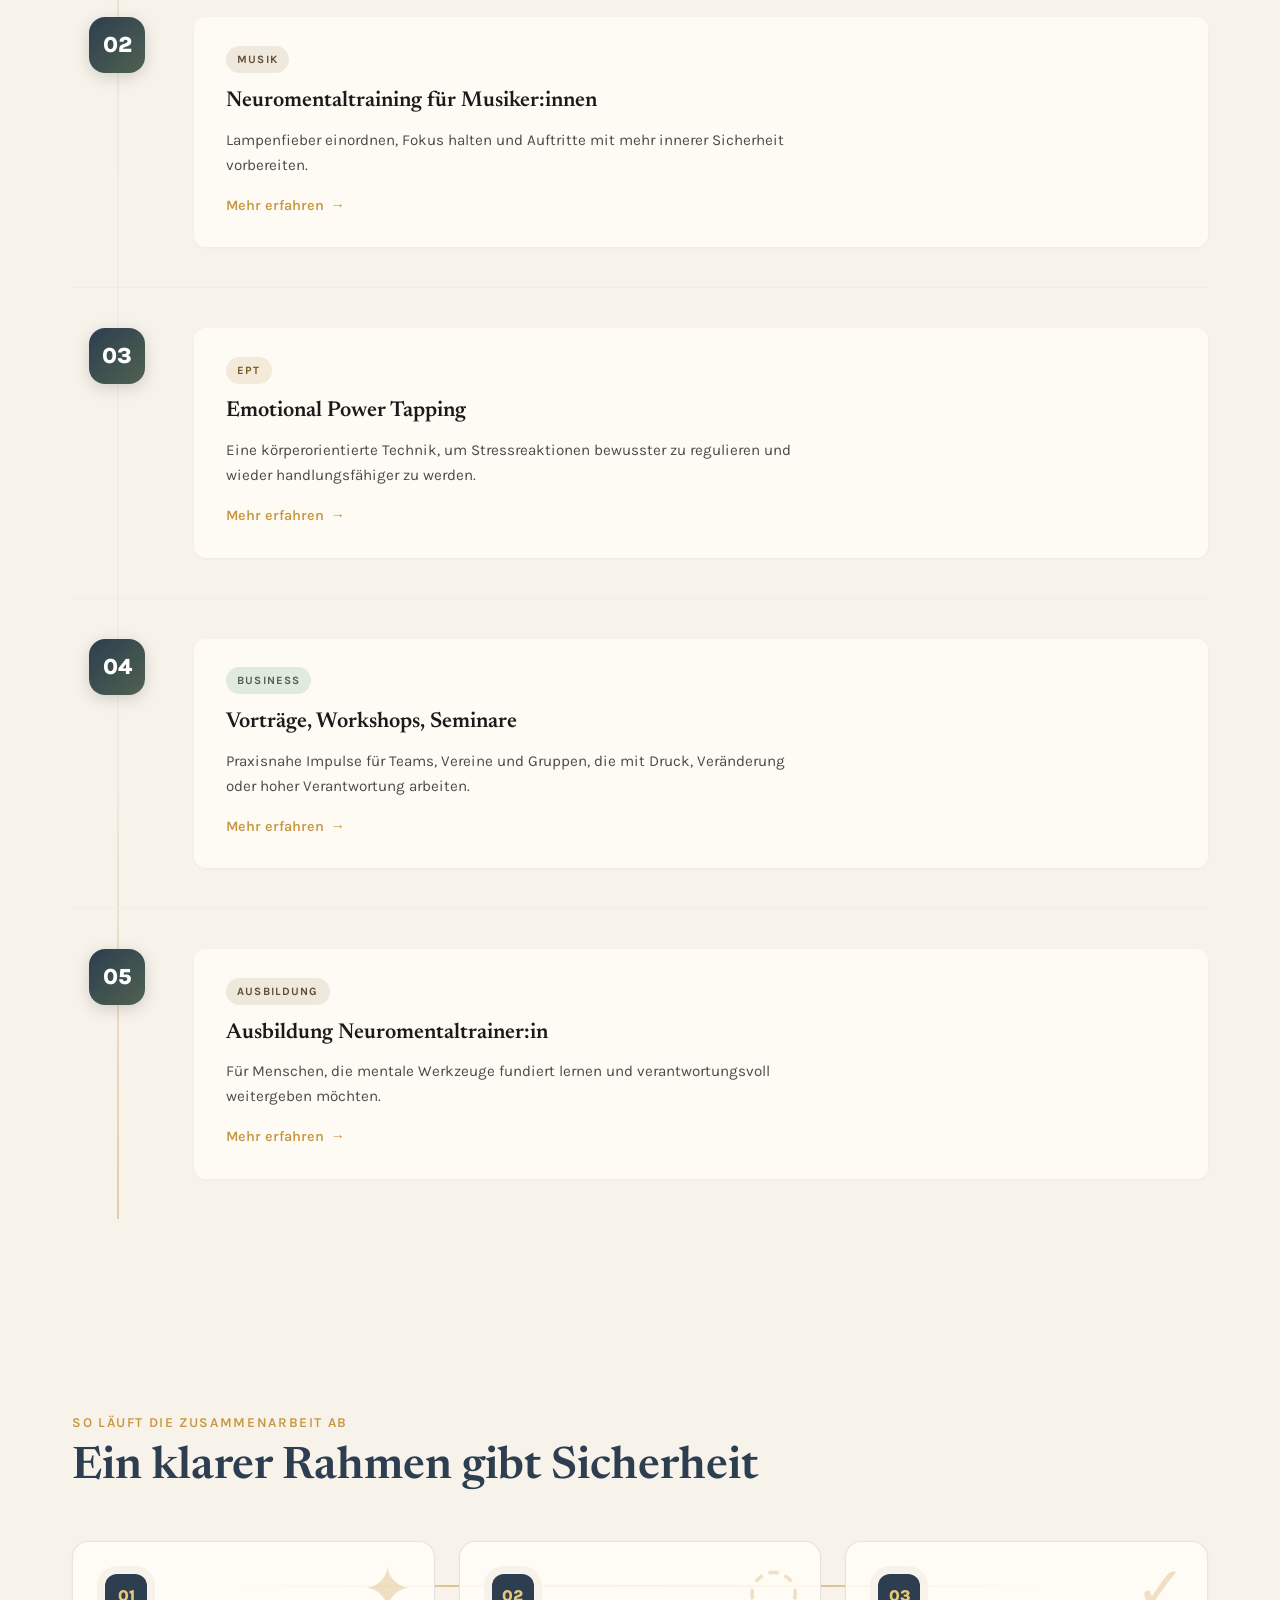
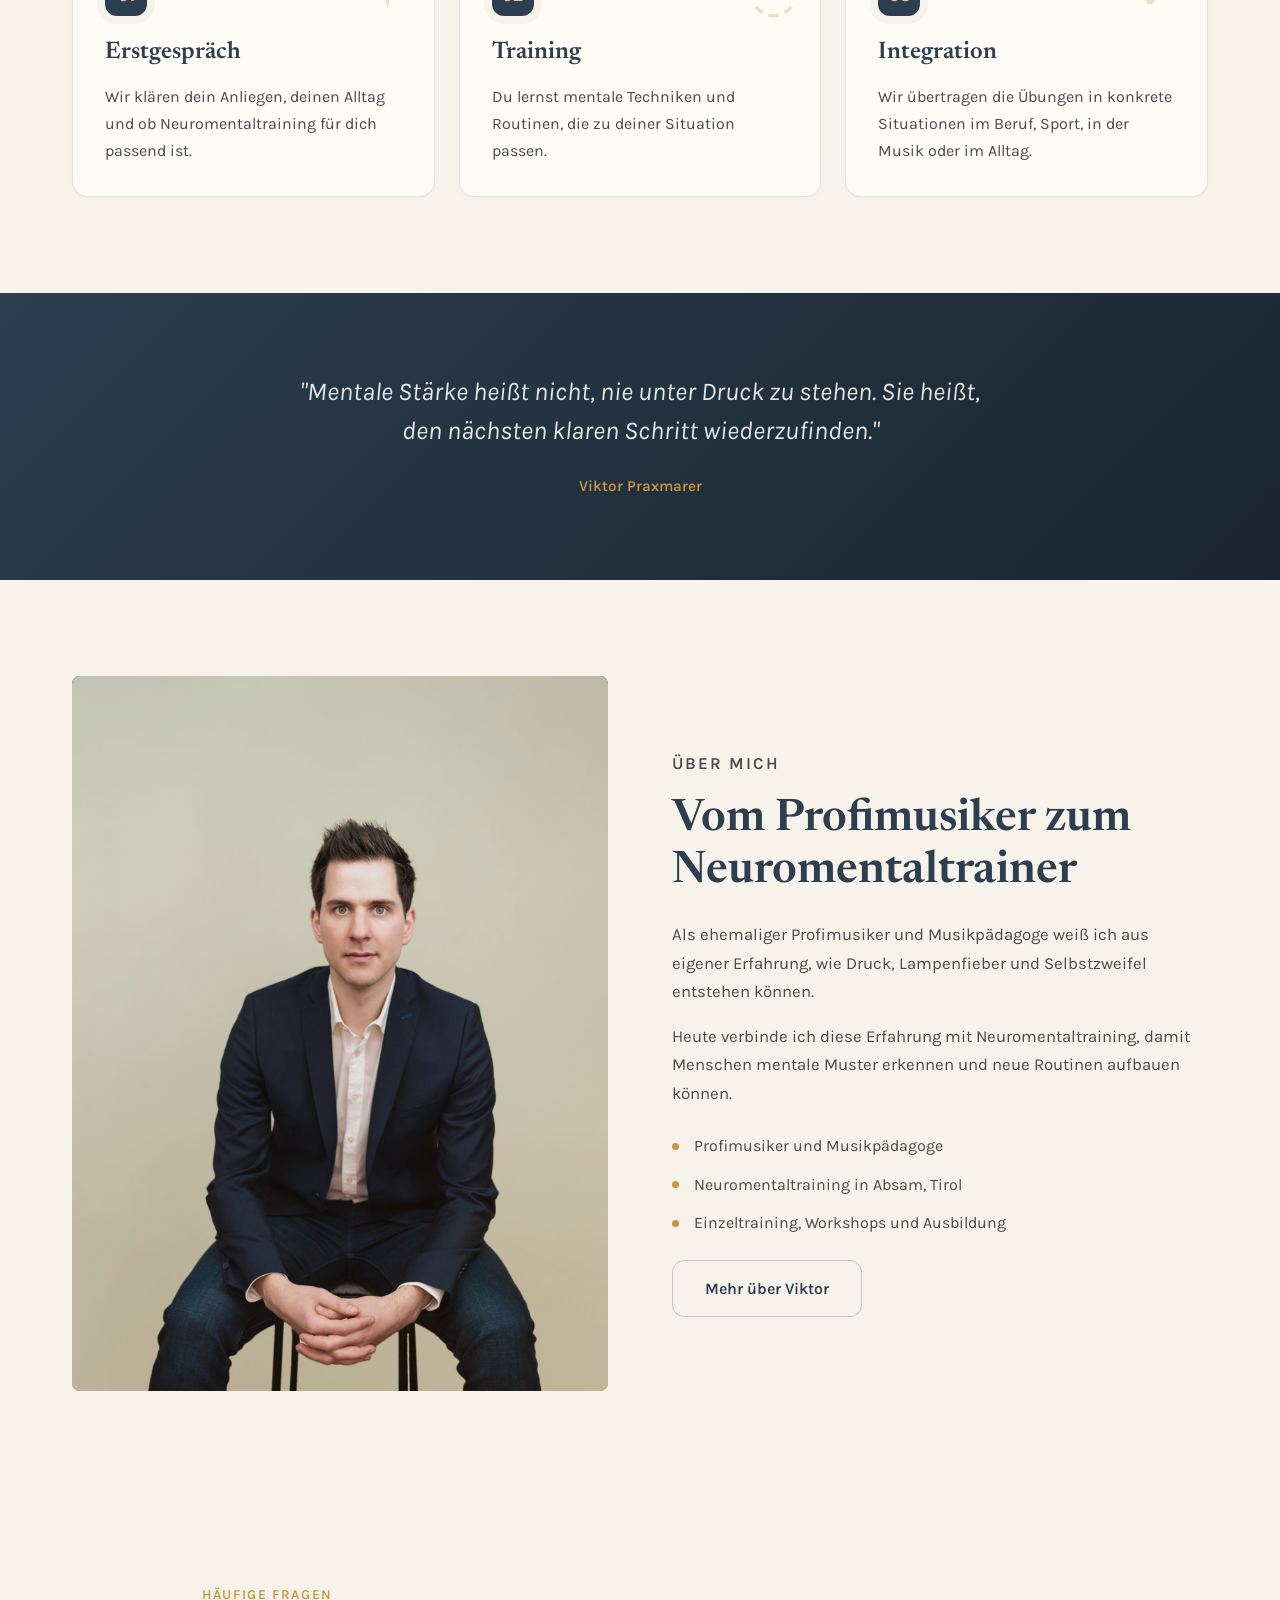
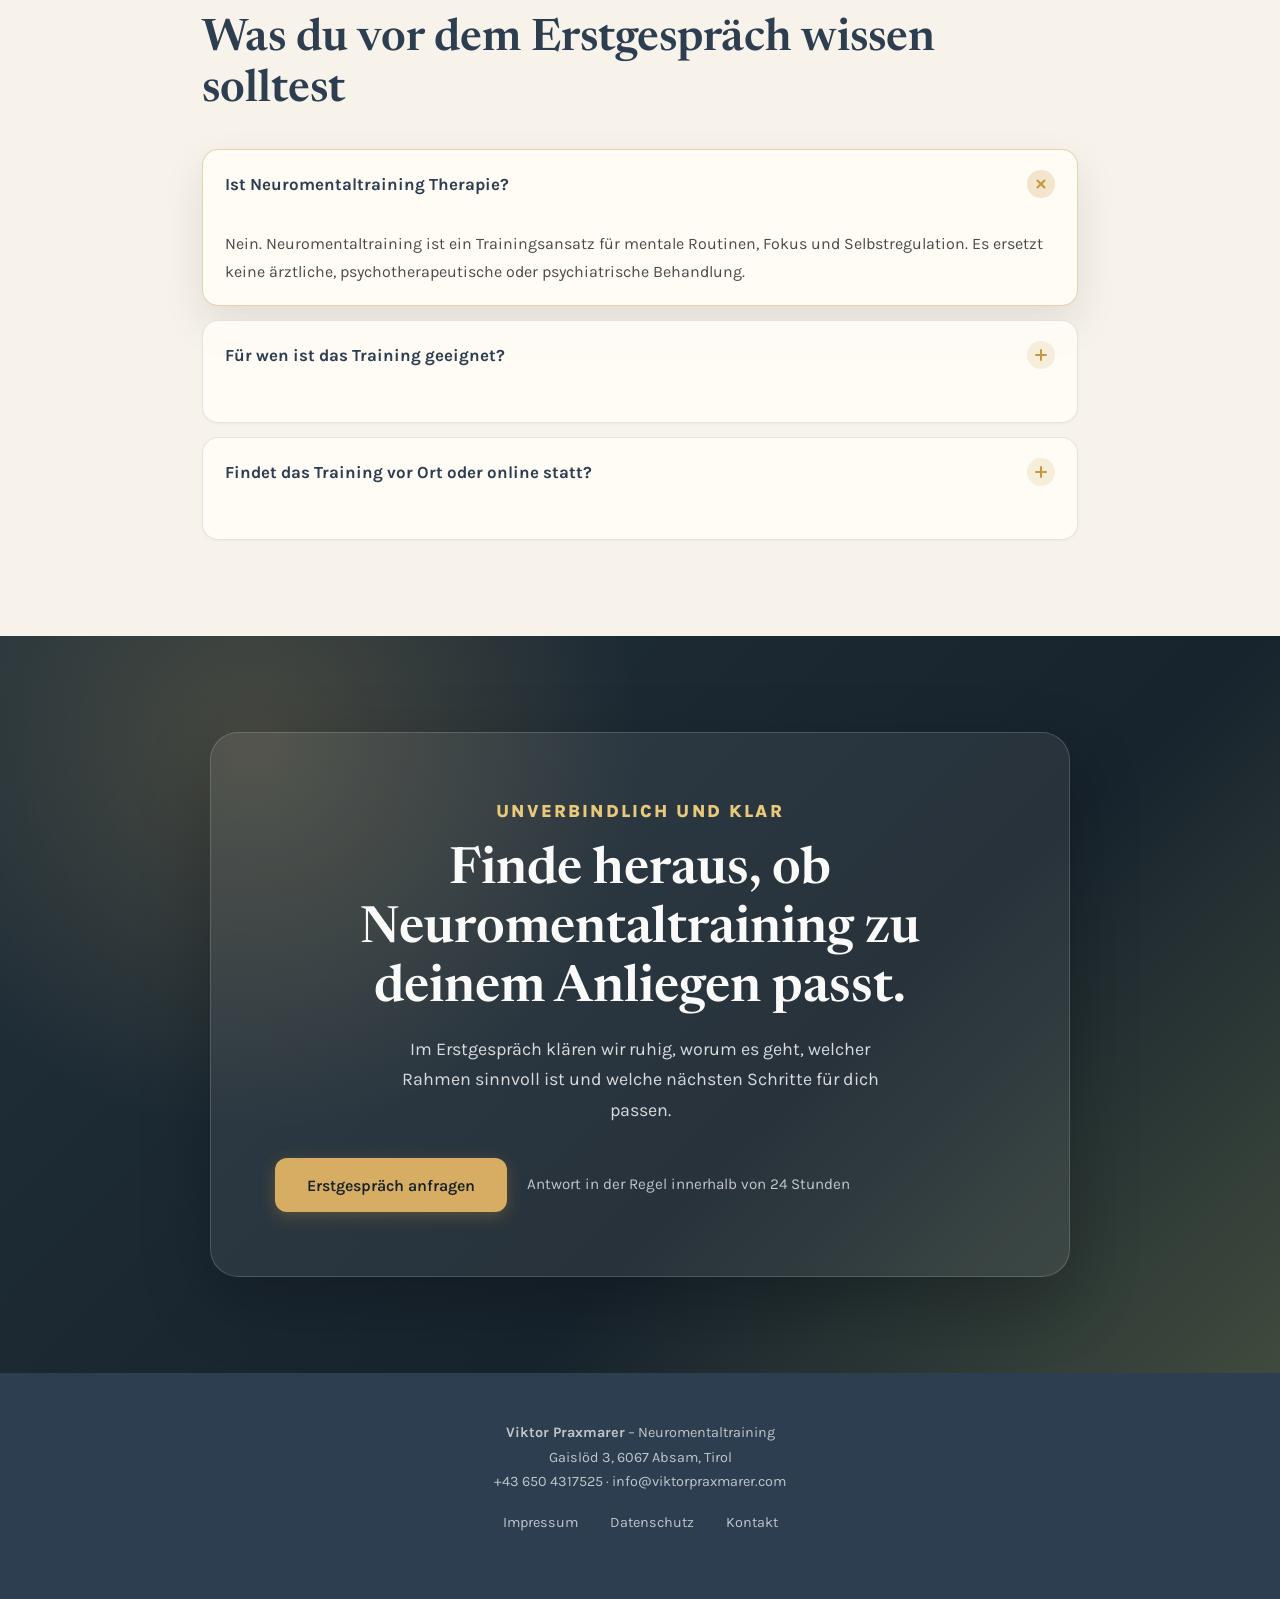
==== commit 90fea849: "fix: polish hero offers process faq and cta" ====
--- a/index.html
+++ b/index.html
@@ -50,17 +50,23 @@
     </svg>
   </div>
 
-  <div class="hero-content">
-    <p class="hero-pre">Neuromentaltraining in Tirol</p>
-    <h1>
-      <span class="line">Mentale Stärke</span>
-      <span class="line">beginnt mit</span>
-      <span class="line"><span class="accent">Klarheit</span>.</span>
-    </h1>
-    <p>Neuromentaltraining in Tirol für Menschen, die in Drucksituationen ruhiger, fokussierter und handlungsfähiger bleiben möchten.</p>
-    <div class="hero-cta">
-      <a href="kontakt.html" class="btn btn-primary">Erstgespräch anfragen</a>
-      <a href="#ablauf" class="btn btn-outline">Ablauf ansehen</a>
+  <div class="hero-shell">
+    <div class="hero-content">
+      <p class="hero-pre">Neuromentaltraining in Tirol</p>
+      <h1>
+        <span class="line">Mentale Stärke</span>
+        <span class="line">beginnt mit</span>
+        <span class="line"><span class="accent">Klarheit</span>.</span>
+      </h1>
+      <p>Neuromentaltraining in Tirol für Menschen, die in Drucksituationen ruhiger, fokussierter und handlungsfähiger bleiben möchten.</p>
+      <div class="hero-cta">
+        <a href="kontakt.html" class="btn btn-primary">Erstgespräch anfragen</a>
+        <a href="#ablauf" class="btn btn-outline">Ablauf ansehen</a>
+      </div>
+    </div>
+    <div class="hero-portrait">
+      <div class="hero-portrait-glow"></div>
+      <img src="assets/images/viktor-portrait-cutout.png" alt="Viktor Praxmarer" fetchpriority="high">
     </div>
   </div>
 
@@ -159,19 +165,23 @@
 <section class="section process-section" id="ablauf">
   <p class="section-label reveal">So läuft die Zusammenarbeit ab</p>
   <h2 class="reveal">Ein klarer Rahmen gibt Sicherheit</h2>
-  <div class="process-grid">
+  <div class="process-flow" aria-label="Ablauf in drei Schritten">
+    <div class="process-line" aria-hidden="true"></div>
     <div class="process-card reveal">
-      <span>01</span>
+      <span class="process-number">01</span>
+      <div class="process-icon" aria-hidden="true">✦</div>
       <h3>Erstgespräch</h3>
       <p>Wir klären dein Anliegen, deinen Alltag und ob Neuromentaltraining für dich passend ist.</p>
     </div>
     <div class="process-card reveal reveal-delay-1">
-      <span>02</span>
+      <span class="process-number">02</span>
+      <div class="process-icon" aria-hidden="true">◌</div>
       <h3>Training</h3>
       <p>Du lernst mentale Techniken und Routinen, die zu deiner Situation passen.</p>
     </div>
     <div class="process-card reveal reveal-delay-2">
-      <span>03</span>
+      <span class="process-number">03</span>
+      <div class="process-icon" aria-hidden="true">✓</div>
       <h3>Integration</h3>
       <p>Wir übertragen die Übungen in konkrete Situationen im Beruf, Sport, in der Musik oder im Alltag.</p>
     </div>
@@ -202,7 +212,7 @@
         <span>Neuromentaltraining in Absam, Tirol</span>
         <span>Einzeltraining, Workshops und Ausbildung</span>
       </div>
-      <a href="ueber-mich.html" class="offer-link" style="margin-top:1.5rem;">Mehr über Viktor</a>
+      <a href="ueber-mich.html" class="btn btn-secondary btn-about">Mehr über Viktor</a>
     </div>
   </div>
 </section>
@@ -211,27 +221,48 @@
 <section class="section faq-section">
   <p class="section-label reveal">Häufige Fragen</p>
   <h2 class="reveal">Was du vor dem Erstgespräch wissen solltest</h2>
-  <div class="faq-grid">
-    <details class="faq-item reveal" open>
-      <summary>Ist Neuromentaltraining Therapie?</summary>
-      <p>Nein. Neuromentaltraining ist ein Trainingsansatz für mentale Routinen, Fokus und Selbstregulation. Es ersetzt keine ärztliche, psychotherapeutische oder psychiatrische Behandlung.</p>
-    </details>
-    <details class="faq-item reveal reveal-delay-1">
-      <summary>Für wen ist das Training geeignet?</summary>
-      <p>Für Menschen in Beruf, Sport, Musik oder Alltag, die in belastenden Situationen klarer, ruhiger und handlungsfähiger bleiben möchten.</p>
-    </details>
-    <details class="faq-item reveal reveal-delay-2">
-      <summary>Findet das Training vor Ort oder online statt?</summary>
-      <p>Beides ist möglich. Vor Ort in Absam, Tirol, oder nach Vereinbarung online.</p>
-    </details>
+  <div class="faq-accordion" data-accordion>
+    <div class="faq-item reveal is-open">
+      <button class="faq-question" type="button" aria-expanded="true">
+        <span>Ist Neuromentaltraining Therapie?</span>
+        <span class="faq-plus" aria-hidden="true"></span>
+      </button>
+      <div class="faq-answer">
+        <p>Nein. Neuromentaltraining ist ein Trainingsansatz für mentale Routinen, Fokus und Selbstregulation. Es ersetzt keine ärztliche, psychotherapeutische oder psychiatrische Behandlung.</p>
+      </div>
+    </div>
+    <div class="faq-item reveal reveal-delay-1">
+      <button class="faq-question" type="button" aria-expanded="false">
+        <span>Für wen ist das Training geeignet?</span>
+        <span class="faq-plus" aria-hidden="true"></span>
+      </button>
+      <div class="faq-answer">
+        <p>Für Menschen in Beruf, Sport, Musik oder Alltag, die in belastenden Situationen klarer, ruhiger und handlungsfähiger bleiben möchten.</p>
+      </div>
+    </div>
+    <div class="faq-item reveal reveal-delay-2">
+      <button class="faq-question" type="button" aria-expanded="false">
+        <span>Findet das Training vor Ort oder online statt?</span>
+        <span class="faq-plus" aria-hidden="true"></span>
+      </button>
+      <div class="faq-answer">
+        <p>Beides ist möglich. Vor Ort in Absam, Tirol, oder nach Vereinbarung online.</p>
+      </div>
+    </div>
   </div>
 </section>
 
 <!-- CTA Banner -->
 <section class="cta-banner reveal">
-  <h2>Du möchtest wissen, ob es für dich passt?</h2>
-  <p>Im Erstgespräch klären wir ruhig und unverbindlich dein Anliegen, den passenden Rahmen und die nächsten Schritte.</p>
-  <a href="kontakt.html" class="btn btn-primary">Erstgespräch anfragen</a>
+  <div class="cta-card">
+    <p class="cta-kicker">Unverbindlich und klar</p>
+    <h2>Finde heraus, ob Neuromentaltraining zu deinem Anliegen passt.</h2>
+    <p>Im Erstgespräch klären wir ruhig, worum es geht, welcher Rahmen sinnvoll ist und welche nächsten Schritte für dich passen.</p>
+    <div class="cta-actions">
+      <a href="kontakt.html" class="btn btn-primary">Erstgespräch anfragen</a>
+      <span>Antwort in der Regel innerhalb von 24 Stunden</span>
+    </div>
+  </div>
 </section>
 
 <!-- Footer -->
--- a/assets/css/style.css
+++ b/assets/css/style.css
@@ -633,3 +633,257 @@
   .faq-grid { grid-template-columns: 1fr; }
   .trust-strip { margin: -2rem 1.5rem 0; }
 }
+
+
+/* === Revision: Hero Portrait, Timeline, Process, FAQ, CTA === */
+.hero { justify-content: stretch; }
+.hero-shell {
+  position: relative;
+  z-index: 10;
+  width: min(1180px, calc(100% - 3rem));
+  margin: 0 auto;
+  display: grid;
+  grid-template-columns: minmax(0, 1.02fr) minmax(320px, 0.78fr);
+  align-items: center;
+  gap: clamp(2rem, 5vw, 5rem);
+}
+.hero-shell .hero-content {
+  text-align: left;
+  max-width: 680px;
+  padding: 0;
+}
+.hero-shell .hero-content p { margin-left: 0; }
+.hero-shell .hero-cta { justify-content: flex-start; }
+.hero-portrait {
+  position: relative;
+  min-height: 560px;
+  display: flex;
+  align-items: end;
+  justify-content: center;
+}
+.hero-portrait-glow {
+  position: absolute;
+  width: min(460px, 90%);
+  aspect-ratio: 1;
+  bottom: 5%;
+  border-radius: 50%;
+  background: radial-gradient(circle, rgba(214,173,98,.28), rgba(231,221,207,.12) 45%, transparent 70%);
+  filter: blur(2px);
+}
+.hero-portrait::before {
+  content: '';
+  position: absolute;
+  bottom: 4.5rem;
+  width: 82%;
+  height: 46%;
+  border: 1px solid rgba(255,255,255,.14);
+  border-radius: 42% 58% 48% 52%;
+  background: rgba(255,255,255,.055);
+}
+.hero-portrait img {
+  position: relative;
+  z-index: 2;
+  width: min(440px, 100%);
+  max-height: 620px;
+  object-fit: contain;
+  filter: drop-shadow(0 30px 42px rgba(0,0,0,.32));
+}
+
+.offer-grid::before { left: 45px; }
+.offer-num { justify-self: center; }
+.offer-card:hover { padding-left: 0; }
+.offer-card:hover .offer-num { transform: translateY(-2px) scale(1.06); }
+.offer-body { display: block; }
+.offer-media {
+  margin: 0 0 1.25rem;
+  border-radius: 18px;
+  overflow: hidden;
+  background: var(--berg-blau);
+  box-shadow: 0 14px 34px rgba(31,43,52,.12);
+}
+.offer-media img {
+  display: block;
+  width: 100%;
+  aspect-ratio: 16 / 8.6;
+  object-fit: cover;
+}
+
+.process-flow {
+  position: relative;
+  display: grid;
+  grid-template-columns: repeat(3, 1fr);
+  gap: 1.5rem;
+  margin-top: 3rem;
+}
+.process-line {
+  position: absolute;
+  top: 44px;
+  left: 15%;
+  right: 15%;
+  height: 2px;
+  background: linear-gradient(90deg, rgba(200,150,62,.15), rgba(200,150,62,.85), rgba(200,150,62,.15));
+}
+.process-card {
+  position: relative;
+  overflow: hidden;
+  padding: 2rem;
+  transition: transform .35s cubic-bezier(.4,0,.2,1), box-shadow .35s cubic-bezier(.4,0,.2,1), border-color .35s;
+}
+.process-card:hover {
+  transform: translateY(-6px);
+  box-shadow: 0 18px 42px rgba(31,43,52,.12);
+  border-color: rgba(200,150,62,.34);
+}
+.process-number {
+  position: relative;
+  z-index: 2;
+  display: inline-flex;
+  width: 52px;
+  height: 52px;
+  align-items: center;
+  justify-content: center;
+  border-radius: 16px;
+  background: var(--berg-blau);
+  color: var(--gipfel-gold-hell);
+  font-weight: 800;
+  box-shadow: 0 0 0 8px var(--leinen);
+  margin-bottom: 1.1rem;
+}
+.process-icon {
+  position: absolute;
+  right: 1.3rem;
+  top: 1.1rem;
+  color: rgba(200,150,62,.28);
+  font-size: 3.8rem;
+  line-height: 1;
+  font-family: Georgia, serif;
+}
+.process-card h3 { margin-bottom: .6rem; }
+
+.btn-secondary {
+  background: transparent;
+  color: var(--berg-blau);
+  border: 1px solid rgba(44,62,80,.24);
+  box-shadow: none;
+}
+.btn-secondary:hover {
+  background: var(--berg-blau);
+  color: var(--schnee-weiss);
+  border-color: var(--berg-blau);
+  transform: translateY(-2px);
+  box-shadow: 0 14px 28px rgba(44,62,80,.18);
+}
+.btn-about { margin-top: 1.5rem; }
+
+.faq-section { max-width: 940px; }
+.faq-accordion {
+  display: grid;
+  gap: .9rem;
+  margin-top: 2rem;
+}
+.faq-item {
+  overflow: hidden;
+  padding: 0;
+  transition: border-color .3s, box-shadow .3s, background .3s;
+}
+.faq-item.is-open {
+  border-color: rgba(200,150,62,.42);
+  box-shadow: 0 18px 42px rgba(31,43,52,.10);
+}
+.faq-question {
+  width: 100%;
+  display: flex;
+  align-items: center;
+  justify-content: space-between;
+  gap: 1rem;
+  padding: 1.25rem 1.4rem;
+  border: 0;
+  background: transparent;
+  color: var(--berg-blau);
+  font: 700 1.06rem 'Karla', sans-serif;
+  text-align: left;
+  cursor: pointer;
+}
+.faq-plus {
+  width: 28px;
+  height: 28px;
+  border-radius: 50%;
+  background: rgba(200,150,62,.14);
+  position: relative;
+  flex: 0 0 auto;
+  transition: transform .3s, background .3s;
+}
+.faq-plus::before,
+.faq-plus::after {
+  content: '';
+  position: absolute;
+  inset: 13px 8px auto;
+  height: 2px;
+  background: var(--gipfel-gold);
+  border-radius: 2px;
+}
+.faq-plus::after { transform: rotate(90deg); }
+.faq-item.is-open .faq-plus { transform: rotate(45deg); background: rgba(200,150,62,.22); }
+.faq-answer {
+  display: grid;
+  grid-template-rows: 0fr;
+  transition: grid-template-rows .38s cubic-bezier(.4,0,.2,1), opacity .28s;
+  opacity: 0;
+}
+.faq-item.is-open .faq-answer { grid-template-rows: 1fr; opacity: 1; }
+.faq-answer p {
+  overflow: hidden;
+  padding: 0 1.4rem 1.25rem;
+  color: var(--text-mittel);
+}
+
+.cta-banner {
+  padding: 6rem 1.5rem;
+  background:
+    radial-gradient(circle at 20% 15%, rgba(214,173,98,.22), transparent 32%),
+    linear-gradient(135deg, #22313b, #17232d 62%, #3f4b3d);
+}
+.cta-card {
+  max-width: 860px;
+  margin: 0 auto;
+  padding: clamp(2rem, 5vw, 4rem);
+  border: 1px solid rgba(255,255,255,.16);
+  border-radius: 28px;
+  background: rgba(255,255,255,.07);
+  box-shadow: 0 24px 70px rgba(0,0,0,.24);
+  color: var(--schnee-weiss);
+}
+.cta-kicker {
+  display: inline-flex;
+  color: var(--gipfel-gold-hell) !important;
+  font-weight: 800;
+  text-transform: uppercase;
+  letter-spacing: .12em;
+  font-size: .82rem;
+  margin-bottom: .9rem !important;
+}
+.cta-card h2 { color: var(--schnee-weiss); font-size: clamp(2rem, 4vw, 3.35rem); }
+.cta-card p { color: rgba(255,255,255,.82); font-size: 1.12rem; }
+.cta-actions {
+  display: flex;
+  align-items: center;
+  gap: 1.25rem;
+  flex-wrap: wrap;
+  margin-top: 2rem;
+}
+.cta-actions span { color: rgba(255,255,255,.72); font-size: .95rem; }
+
+@media (max-width: 900px) {
+  .hero { height: auto; min-height: 100vh; padding: 8rem 0 4rem; }
+  .hero-shell { grid-template-columns: 1fr; text-align: left; }
+  .hero-portrait { min-height: 360px; order: 2; }
+  .hero-portrait img { width: min(360px, 86%); }
+  .process-flow { grid-template-columns: 1fr; }
+  .process-line { left: 26px; right: auto; top: 0; bottom: 0; width: 2px; height: auto; background: linear-gradient(180deg, rgba(200,150,62,.15), rgba(200,150,62,.75), rgba(200,150,62,.15)); }
+  .process-card { margin-left: 1.5rem; }
+}
+@media (max-width: 768px) {
+  .offer-grid::before { left: 28px; }
+  .offer-num { justify-self: center; }
+  .offer-card { align-items: start; }
+}
